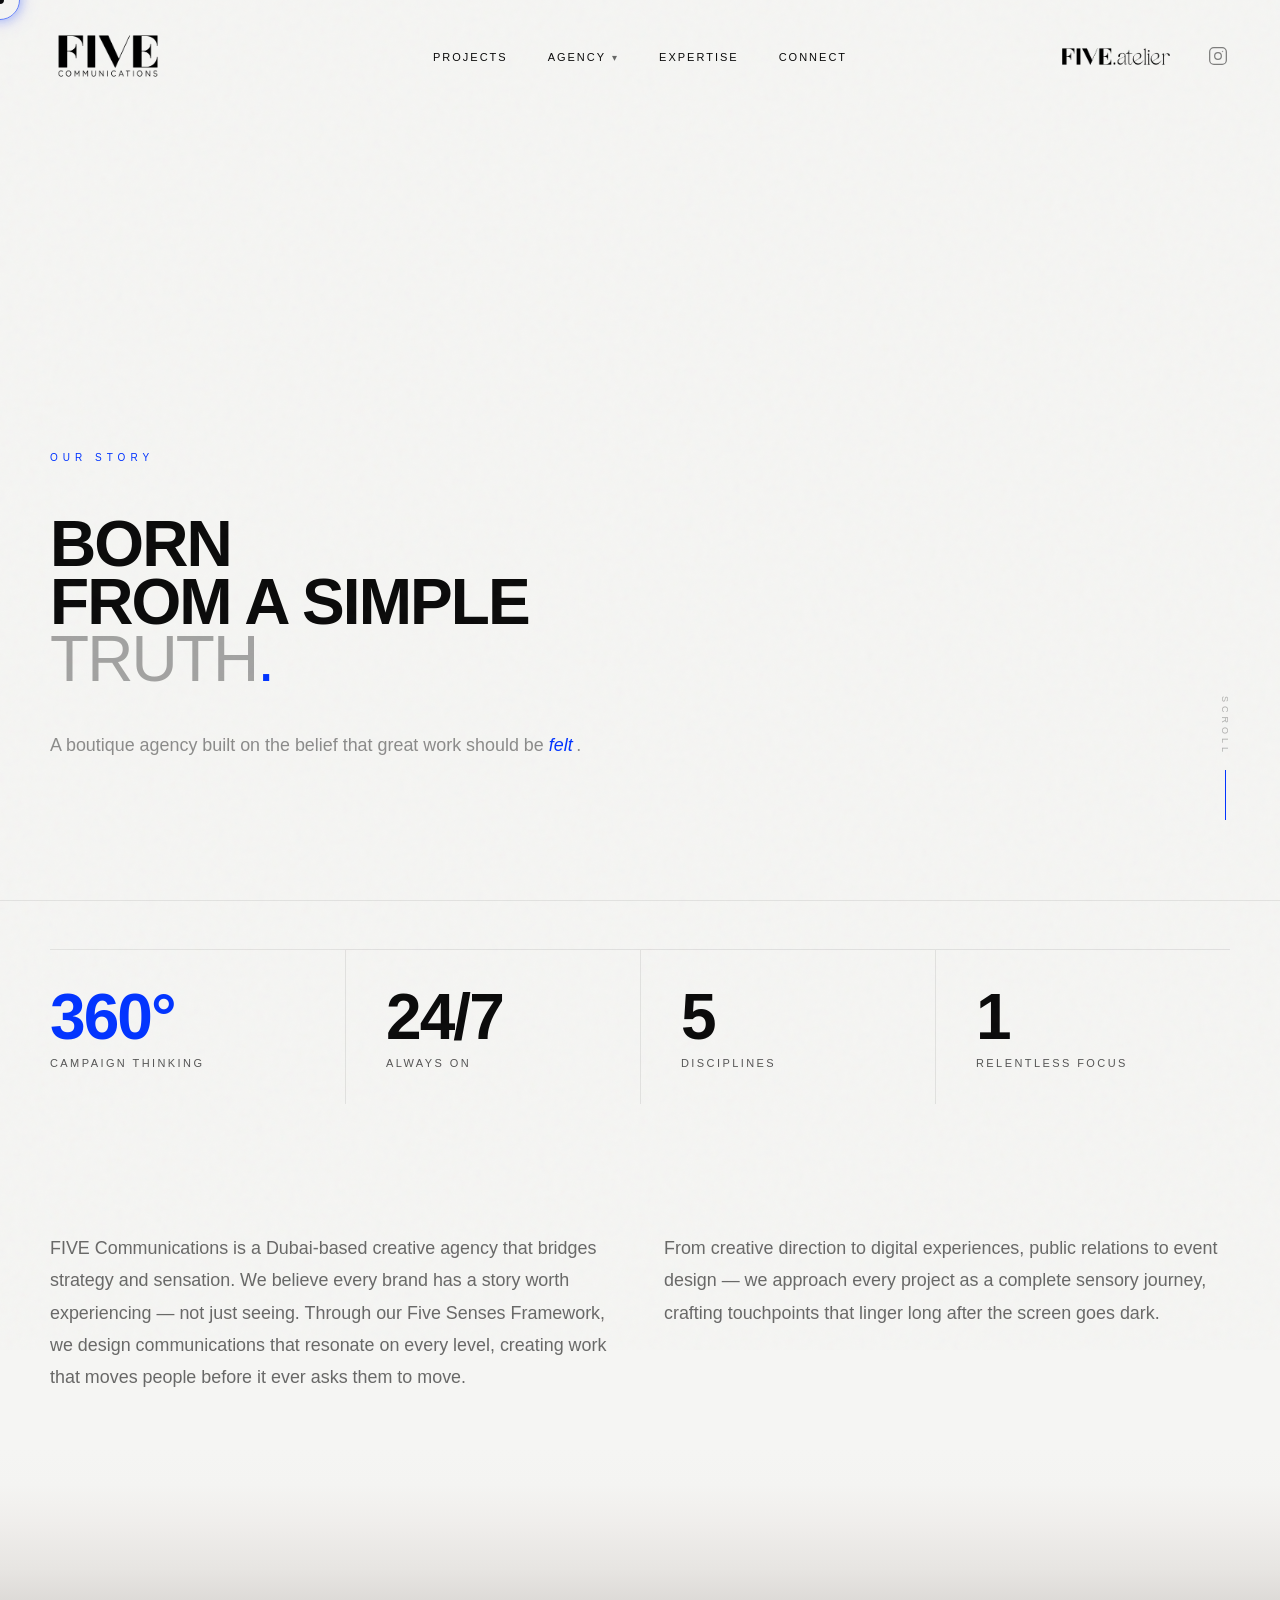
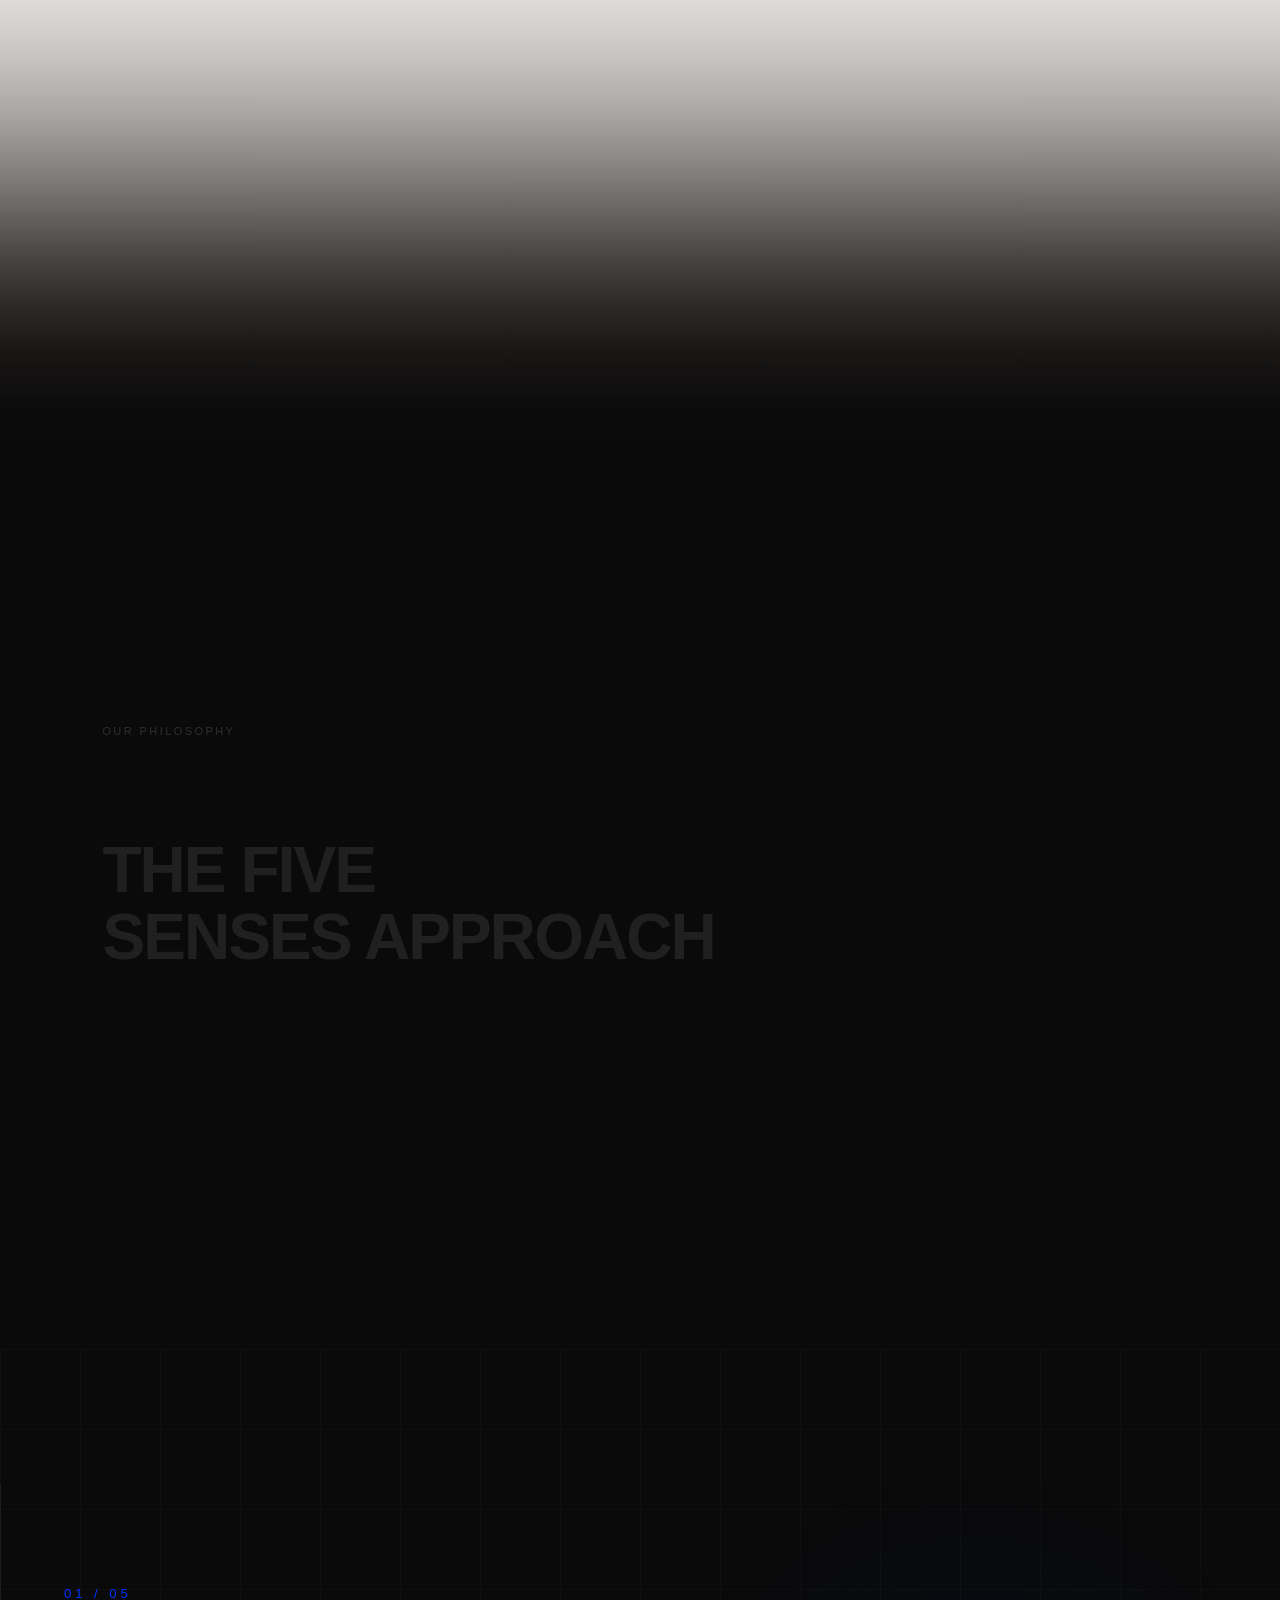
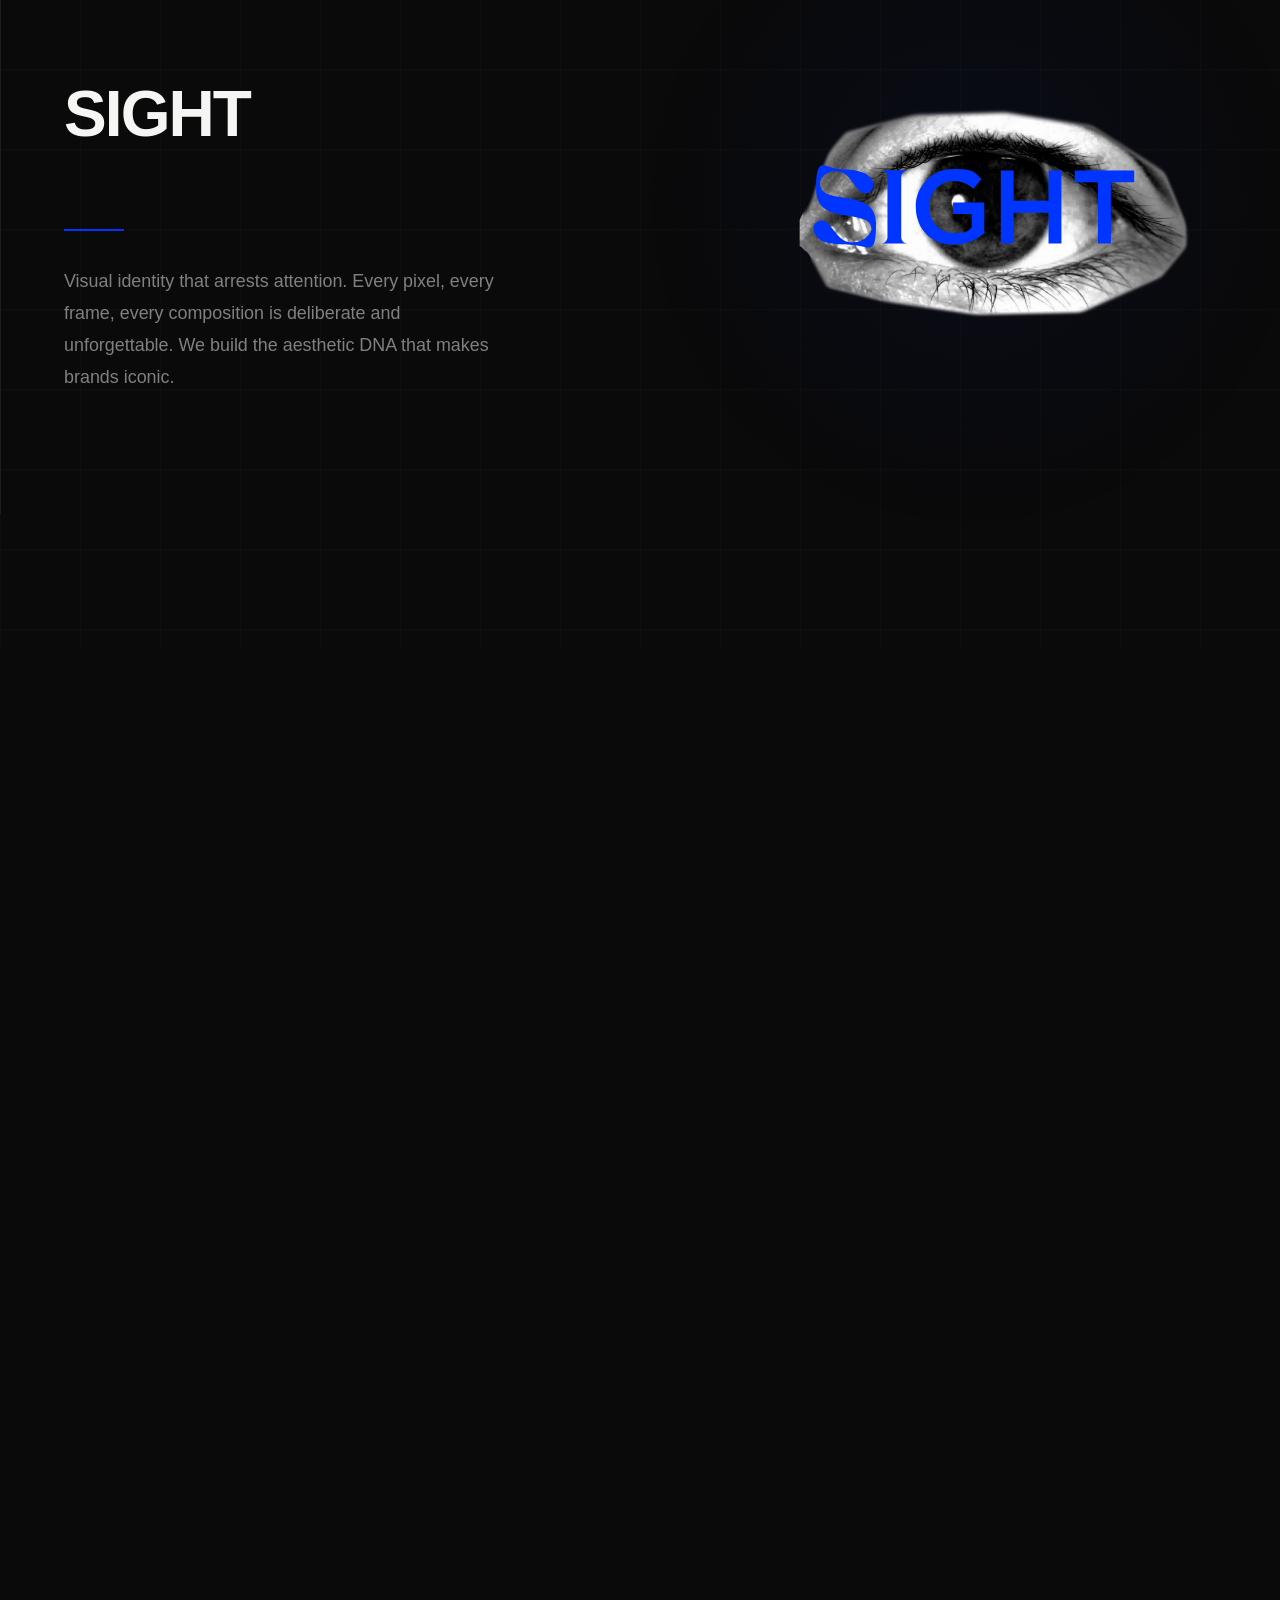
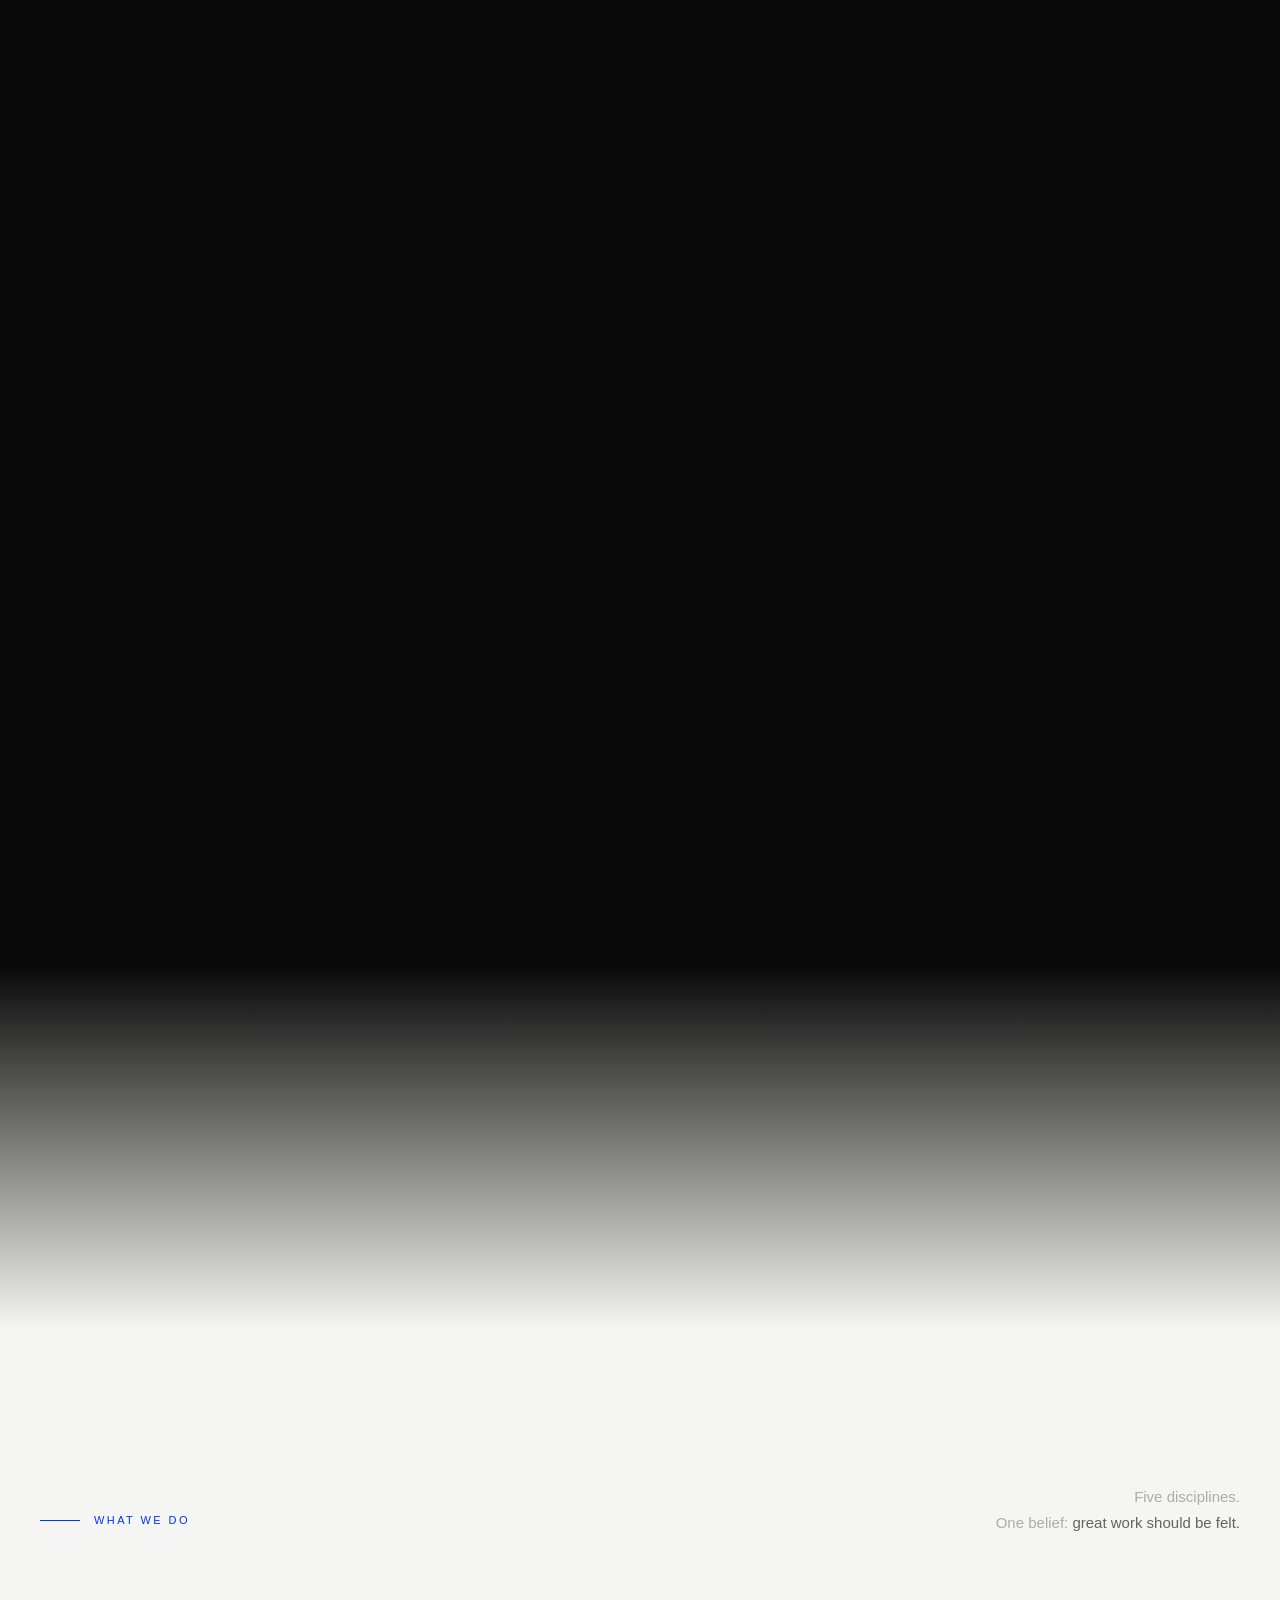
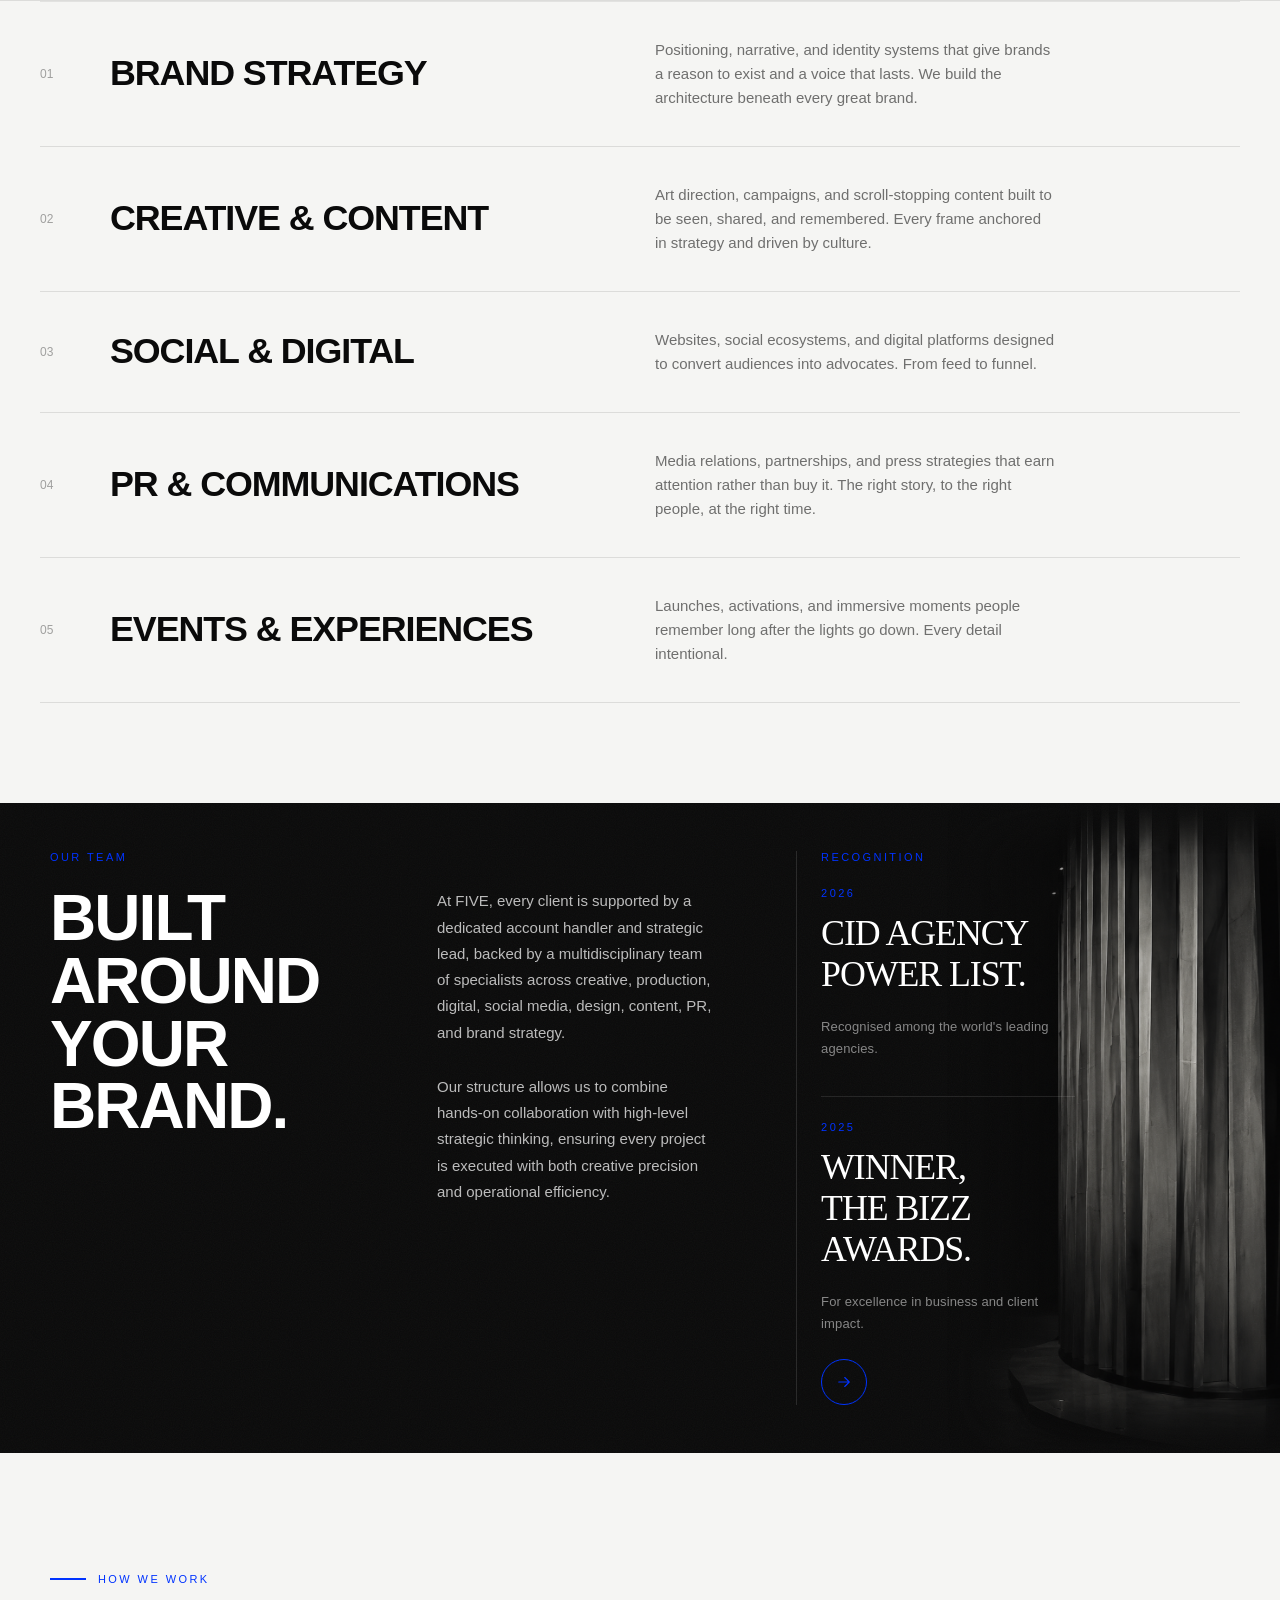
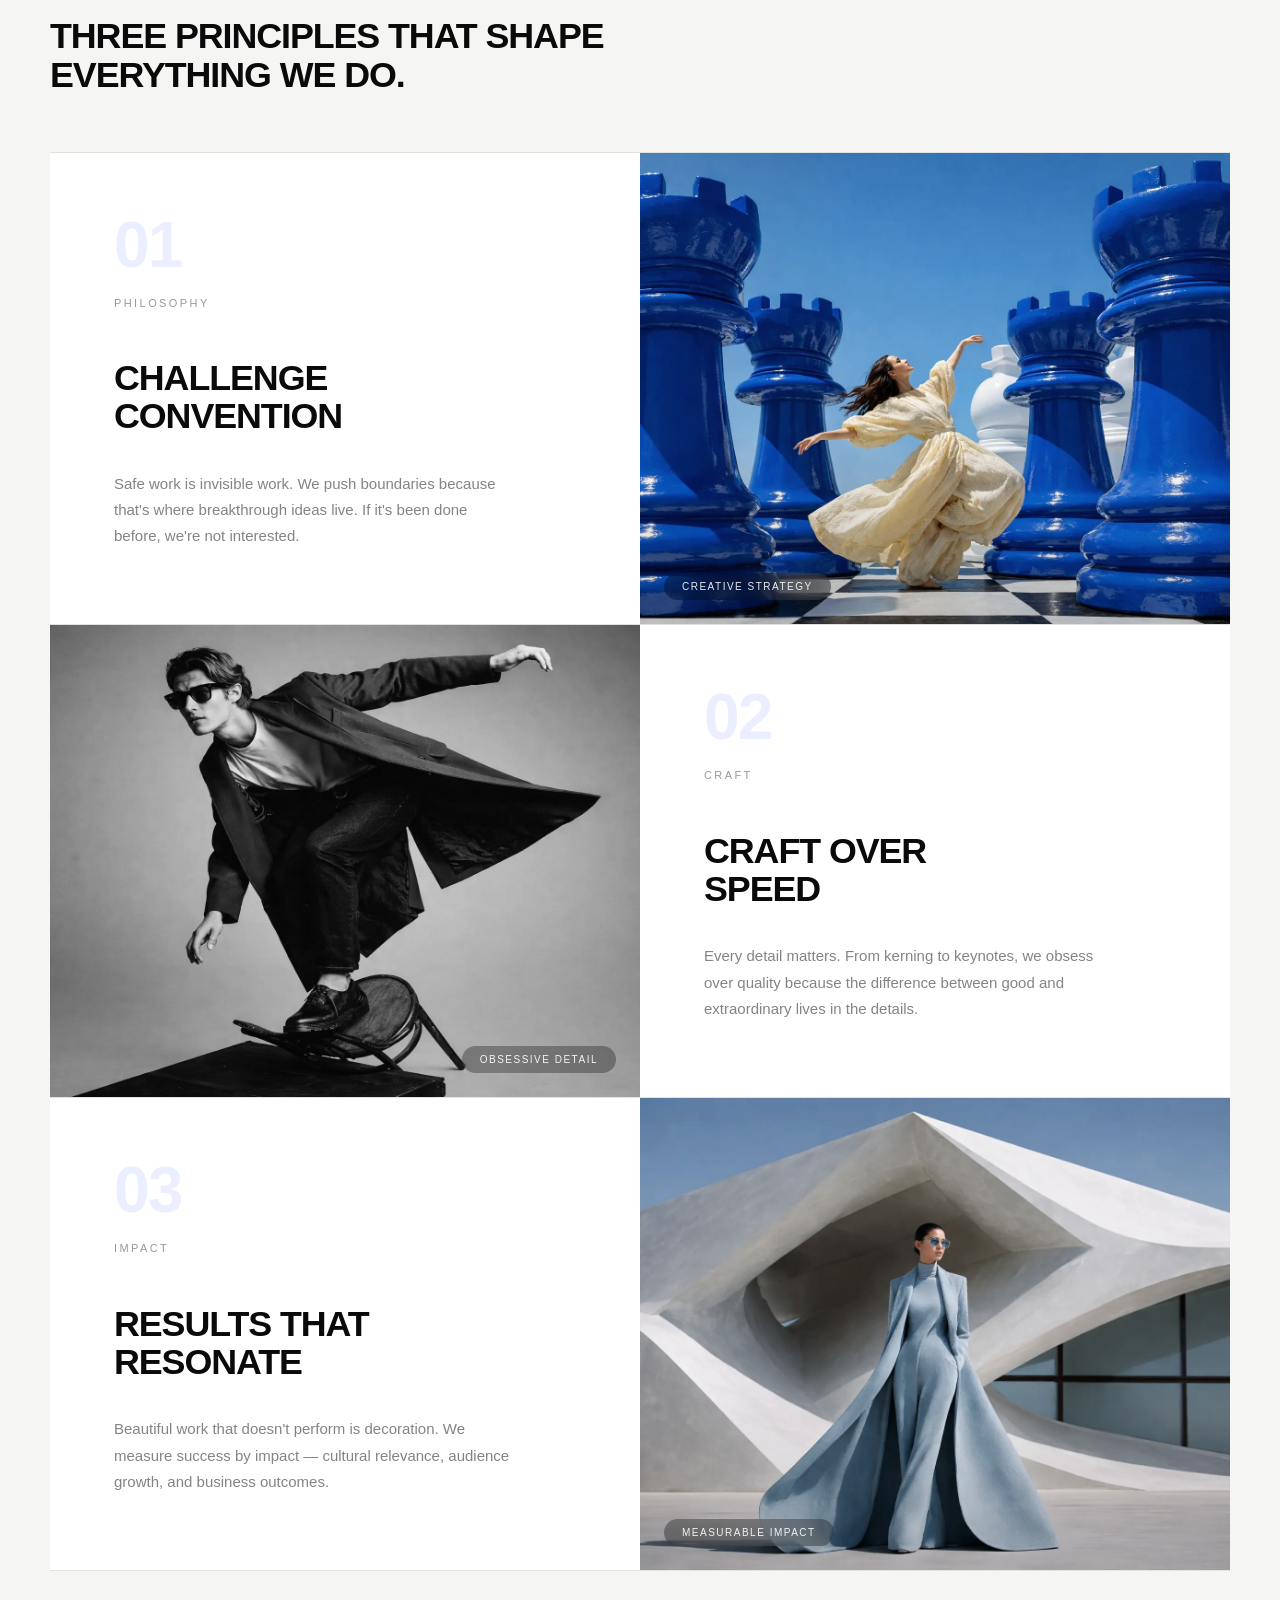
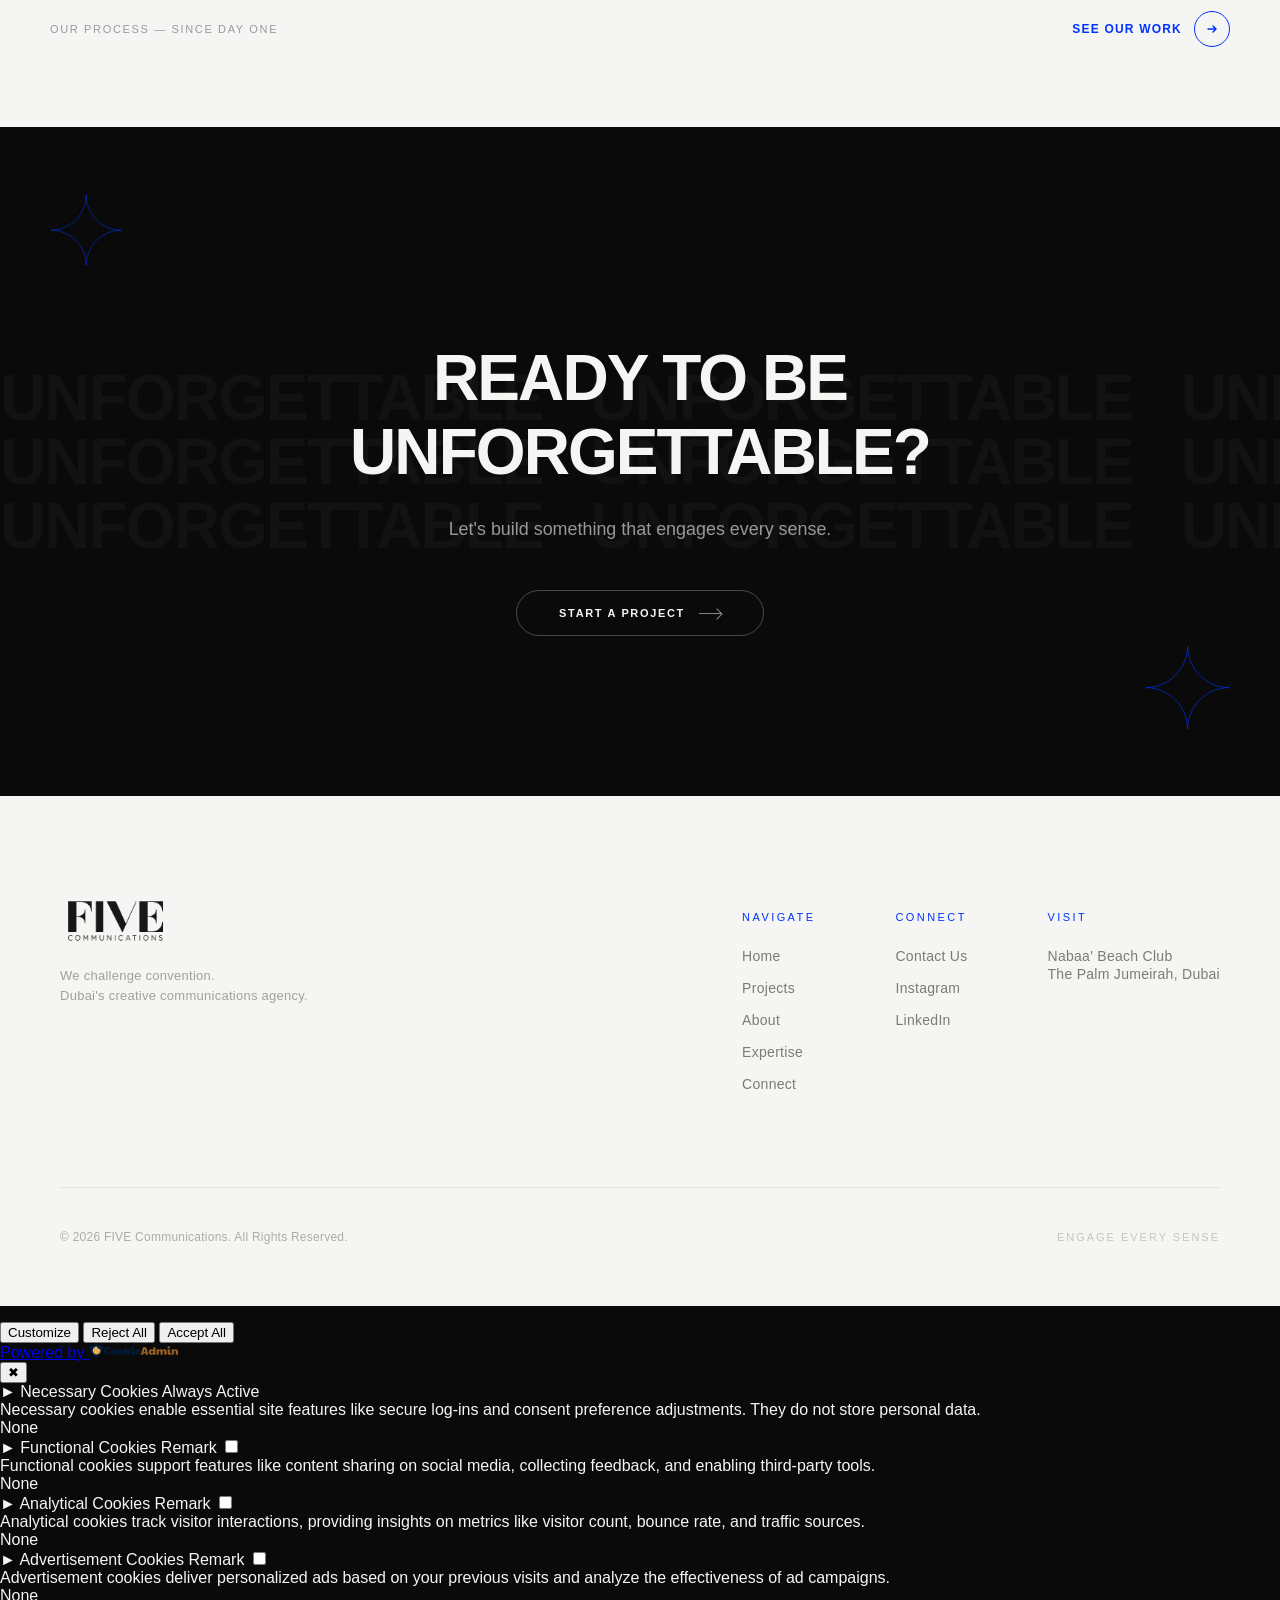
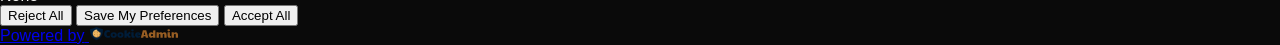
==== about/index.html @ 44900d93 "Archive of commfive.com as built, captured 2026-09-18 Static mirror of all 13 public pages with loca" ====
<!DOCTYPE html><html lang="en-US" prefix="og: https://ogp.me/ns#"><head>
    <meta charset="UTF-8">
    <meta name="viewport" content="width=device-width, initial-scale=1">
    <link rel="profile" href="https://gmpg.org/xfn/11">
    
<!-- Search Engine Optimization by Rank Math - https://rankmath.com/ -->
<title>About FIVE Communications — Dubai Creative Agency</title>
<meta name="description" content="A boutique Dubai creative agency built on the belief that great work should be felt — strategy, creative, and production, built around your brand.">
<meta name="robots" content="index, follow, max-snippet:-1, max-video-preview:-1, max-image-preview:large">
<link rel="canonical" href="https://commfive.com/about/">
<meta property="og:locale" content="en_US">
<meta property="og:type" content="article">
<meta property="og:title" content="About FIVE Communications — Dubai Creative Agency">
<meta property="og:description" content="A boutique Dubai creative agency built on the belief that great work should be felt — strategy, creative, and production, built around your brand.">
<meta property="og:url" content="https://commfive.com/about/">
<meta property="og:site_name" content="FIVE Communications">
<meta property="og:updated_time" content="2026-05-26T18:44:16+00:00">
<meta property="article:published_time" content="2026-03-17T14:32:57+00:00">
<meta property="article:modified_time" content="2026-05-26T18:44:16+00:00">
<meta name="twitter:card" content="summary_large_image">
<meta name="twitter:title" content="About FIVE Communications — Dubai Creative Agency">
<meta name="twitter:description" content="A boutique Dubai creative agency built on the belief that great work should be felt — strategy, creative, and production, built around your brand.">
<meta name="twitter:label1" content="Time to read">
<meta name="twitter:data1" content="Less than a minute">
<script type="application/ld+json" class="rank-math-schema">{"@context":"https://schema.org","@graph":[{"@type":"Organization","@id":"https://commfive.com/#organization","name":"My Blog","url":"https://commfive.com"},{"@type":"WebSite","@id":"https://commfive.com/#website","url":"https://commfive.com","name":"FIVE Communications","alternateName":"FIVE","publisher":{"@id":"https://commfive.com/#organization"},"inLanguage":"en-US"},{"@type":"WebPage","@id":"https://commfive.com/about/#webpage","url":"https://commfive.com/about/","name":"About FIVE Communications \u2014 Dubai Creative Agency","datePublished":"2026-03-17T14:32:57+00:00","dateModified":"2026-05-26T18:44:16+00:00","isPartOf":{"@id":"https://commfive.com/#website"},"inLanguage":"en-US"},{"@type":"Person","@id":"https://commfive.com/author/admin/","name":"admin","url":"https://commfive.com/author/admin/","image":{"@type":"ImageObject","@id":"https://secure.gravatar.com/avatar/a1371534340c43bba4c39fcc12b18343821b518d2e1f61e1f0f45c90059c5304?s=96&amp;d=mm&amp;r=g","url":"https://secure.gravatar.com/avatar/a1371534340c43bba4c39fcc12b18343821b518d2e1f61e1f0f45c90059c5304?s=96&amp;d=mm&amp;r=g","caption":"admin","inLanguage":"en-US"},"sameAs":["https://commfive.com"],"worksFor":{"@id":"https://commfive.com/#organization"}},{"@type":"Article","headline":"About FIVE Communications \u2014 Dubai Creative Agency","keywords":"Dubai creative agency","datePublished":"2026-03-17T14:32:57+00:00","dateModified":"2026-05-26T18:44:16+00:00","author":{"@id":"https://commfive.com/author/admin/","name":"admin"},"publisher":{"@id":"https://commfive.com/#organization"},"description":"A boutique Dubai creative agency built on the belief that great work should be felt \u2014 strategy, creative, and production, built around your brand.","name":"About FIVE Communications \u2014 Dubai Creative Agency","@id":"https://commfive.com/about/#richSnippet","isPartOf":{"@id":"https://commfive.com/about/#webpage"},"inLanguage":"en-US","mainEntityOfPage":{"@id":"https://commfive.com/about/#webpage"}}]}</script>
<!-- /Rank Math WordPress SEO plugin -->

<link rel="dns-prefetch" href="//cdnjs.cloudflare.com">
<link rel="dns-prefetch" href="//cdn.jsdelivr.net">
<link rel="dns-prefetch" href="//unpkg.com">
<link rel="alternate" title="oEmbed (JSON)" type="application/json+oembed" href="https://commfive.com/wp-json/oembed/1.0/embed?url=https%3A%2F%2Fcommfive.com%2Fabout%2F">
<link rel="alternate" title="oEmbed (XML)" type="text/xml+oembed" href="https://commfive.com/wp-json/oembed/1.0/embed?url=https%3A%2F%2Fcommfive.com%2Fabout%2F&amp;format=xml">
<style id="wp-img-auto-sizes-contain-inline-css">
img:is([sizes=auto i],[sizes^="auto," i]){contain-intrinsic-size:3000px 1500px}
/*# sourceURL=wp-img-auto-sizes-contain-inline-css */
</style>
<link rel="stylesheet" id="five-theme-css" href="../wp-content/themes/five/style_ver%3D1788542738.css" media="all">
<style id="wp-emoji-styles-inline-css">

	img.wp-smiley, img.emoji {
		display: inline !important;
		border: none !important;
		box-shadow: none !important;
		height: 1em !important;
		width: 1em !important;
		margin: 0 0.07em !important;
		vertical-align: -0.1em !important;
		background: none !important;
		padding: 0 !important;
	}
/*# sourceURL=wp-emoji-styles-inline-css */
</style>
<style id="wp-block-library-inline-css">
:root{--wp-block-synced-color:#7a00df;--wp-block-synced-color--rgb:122,0,223;--wp-bound-block-color:var(--wp-block-synced-color);--wp-editor-canvas-background:#ddd;--wp-admin-theme-color:#007cba;--wp-admin-theme-color--rgb:0,124,186;--wp-admin-theme-color-darker-10:#006ba1;--wp-admin-theme-color-darker-10--rgb:0,107,160.5;--wp-admin-theme-color-darker-20:#005a87;--wp-admin-theme-color-darker-20--rgb:0,90,135;--wp-admin-border-width-focus:2px}@media (min-resolution:192dpi){:root{--wp-admin-border-width-focus:1.5px}}.wp-element-button{cursor:pointer}:root .has-very-light-gray-background-color{background-color:#eee}:root .has-very-dark-gray-background-color{background-color:#313131}:root .has-very-light-gray-color{color:#eee}:root .has-very-dark-gray-color{color:#313131}:root .has-vivid-green-cyan-to-vivid-cyan-blue-gradient-background{background:linear-gradient(135deg,#00d084,#0693e3)}:root .has-purple-crush-gradient-background{background:linear-gradient(135deg,#34e2e4,#4721fb 50%,#ab1dfe)}:root .has-hazy-dawn-gradient-background{background:linear-gradient(135deg,#faaca8,#dad0ec)}:root .has-subdued-olive-gradient-background{background:linear-gradient(135deg,#fafae1,#67a671)}:root .has-atomic-cream-gradient-background{background:linear-gradient(135deg,#fdd79a,#004a59)}:root .has-nightshade-gradient-background{background:linear-gradient(135deg,#330968,#31cdcf)}:root .has-midnight-gradient-background{background:linear-gradient(135deg,#020381,#2874fc)}:root{--wp--preset--font-size--normal:16px;--wp--preset--font-size--huge:42px}.has-regular-font-size{font-size:1em}.has-larger-font-size{font-size:2.625em}.has-normal-font-size{font-size:var(--wp--preset--font-size--normal)}.has-huge-font-size{font-size:var(--wp--preset--font-size--huge)}:root .has-text-align-center{text-align:center}:root .has-text-align-left{text-align:left}:root .has-text-align-right{text-align:right}.has-fit-text{white-space:nowrap!important}#end-resizable-editor-section{display:none}.aligncenter{clear:both}.items-justified-left{justify-content:flex-start}.items-justified-center{justify-content:center}.items-justified-right{justify-content:flex-end}.items-justified-space-between{justify-content:space-between}.screen-reader-text{word-wrap:normal!important;border:0;clip-path:inset(50%);height:1px;margin:-1px;overflow:hidden;padding:0;position:absolute;width:1px;word-break:normal!important}.screen-reader-text:focus{background-color:#ddd;clip-path:none;color:#444;display:block;font-size:1em;height:auto;left:5px;line-height:normal;padding:15px 23px 14px;text-decoration:none;top:5px;width:auto;z-index:100000}html :where(.has-border-color){border-style:solid}html :where([style^=border-color],[style*=";border-color"],[style*="; border-color"]){border-style:solid}html :where([style^=border-top-color],[style*=";border-top-color"],[style*="; border-top-color"]){border-top-style:solid}html :where([style^=border-right-color],[style*=";border-right-color"],[style*="; border-right-color"]){border-right-style:solid}html :where([style^=border-bottom-color],[style*=";border-bottom-color"],[style*="; border-bottom-color"]){border-bottom-style:solid}html :where([style^=border-left-color],[style*=";border-left-color"],[style*="; border-left-color"]){border-left-style:solid}html :where([style^=border-width],[style*=";border-width"],[style*="; border-width"]){border-style:solid}html :where([style^=border-top-width],[style*=";border-top-width"],[style*="; border-top-width"]){border-top-style:solid}html :where([style^=border-right-width],[style*=";border-right-width"],[style*="; border-right-width"]){border-right-style:solid}html :where([style^=border-bottom-width],[style*=";border-bottom-width"],[style*="; border-bottom-width"]){border-bottom-style:solid}html :where([style^=border-left-width],[style*=";border-left-width"],[style*="; border-left-width"]){border-left-style:solid}html :where(img[class*=wp-image-]){height:auto;max-width:100%}:where(figure){margin:0 0 1em}html :where(.is-position-sticky){--wp-admin--admin-bar--position-offset:var(--wp-admin--admin-bar--height,0px)}@media screen and (max-width:600px){html :where(.is-position-sticky){--wp-admin--admin-bar--position-offset:0px}}

/*# sourceURL=/wp-includes/css/dist/block-library/common.min.css */
</style>
<style id="classic-theme-styles-inline-css">
/*! This file is auto-generated */
.wp-block-button__link{color:#fff;background-color:#32373c;border-radius:9999px;box-shadow:none;text-decoration:none;padding:calc(.667em + 2px) calc(1.333em + 2px);font-size:1.125em}.wp-block-file__button{background:#32373c;color:#fff;text-decoration:none}
/*# sourceURL=/wp-includes/css/classic-themes.min.css */
</style>

<style id="global-styles-inline-css">
:root{--wp--preset--aspect-ratio--square: 1;--wp--preset--aspect-ratio--4-3: 4/3;--wp--preset--aspect-ratio--3-4: 3/4;--wp--preset--aspect-ratio--3-2: 3/2;--wp--preset--aspect-ratio--2-3: 2/3;--wp--preset--aspect-ratio--16-9: 16/9;--wp--preset--aspect-ratio--9-16: 9/16;--wp--preset--color--black: #000000;--wp--preset--color--cyan-bluish-gray: #abb8c3;--wp--preset--color--white: #ffffff;--wp--preset--color--pale-pink: #f78da7;--wp--preset--color--vivid-red: #cf2e2e;--wp--preset--color--luminous-vivid-orange: #ff6900;--wp--preset--color--luminous-vivid-amber: #fcb900;--wp--preset--color--light-green-cyan: #7bdcb5;--wp--preset--color--vivid-green-cyan: #00d084;--wp--preset--color--pale-cyan-blue: #8ed1fc;--wp--preset--color--vivid-cyan-blue: #0693e3;--wp--preset--color--vivid-purple: #9b51e0;--wp--preset--gradient--vivid-cyan-blue-to-vivid-purple: linear-gradient(135deg,rgb(6,147,227) 0%,rgb(155,81,224) 100%);--wp--preset--gradient--light-green-cyan-to-vivid-green-cyan: linear-gradient(135deg,rgb(122,220,180) 0%,rgb(0,208,130) 100%);--wp--preset--gradient--luminous-vivid-amber-to-luminous-vivid-orange: linear-gradient(135deg,rgb(252,185,0) 0%,rgb(255,105,0) 100%);--wp--preset--gradient--luminous-vivid-orange-to-vivid-red: linear-gradient(135deg,rgb(255,105,0) 0%,rgb(207,46,46) 100%);--wp--preset--gradient--very-light-gray-to-cyan-bluish-gray: linear-gradient(135deg,rgb(238,238,238) 0%,rgb(169,184,195) 100%);--wp--preset--gradient--cool-to-warm-spectrum: linear-gradient(135deg,rgb(74,234,220) 0%,rgb(151,120,209) 20%,rgb(207,42,186) 40%,rgb(238,44,130) 60%,rgb(251,105,98) 80%,rgb(254,248,76) 100%);--wp--preset--gradient--blush-light-purple: linear-gradient(135deg,rgb(255,206,236) 0%,rgb(152,150,240) 100%);--wp--preset--gradient--blush-bordeaux: linear-gradient(135deg,rgb(254,205,165) 0%,rgb(254,45,45) 50%,rgb(107,0,62) 100%);--wp--preset--gradient--luminous-dusk: linear-gradient(135deg,rgb(255,203,112) 0%,rgb(199,81,192) 50%,rgb(65,88,208) 100%);--wp--preset--gradient--pale-ocean: linear-gradient(135deg,rgb(255,245,203) 0%,rgb(182,227,212) 50%,rgb(51,167,181) 100%);--wp--preset--gradient--electric-grass: linear-gradient(135deg,rgb(202,248,128) 0%,rgb(113,206,126) 100%);--wp--preset--gradient--midnight: linear-gradient(135deg,rgb(2,3,129) 0%,rgb(40,116,252) 100%);--wp--preset--font-size--small: 13px;--wp--preset--font-size--medium: 20px;--wp--preset--font-size--large: 36px;--wp--preset--font-size--x-large: 42px;--wp--preset--spacing--20: 0.44rem;--wp--preset--spacing--30: 0.67rem;--wp--preset--spacing--40: 1rem;--wp--preset--spacing--50: 1.5rem;--wp--preset--spacing--60: 2.25rem;--wp--preset--spacing--70: 3.38rem;--wp--preset--spacing--80: 5.06rem;--wp--preset--shadow--natural: 6px 6px 9px rgba(0, 0, 0, 0.2);--wp--preset--shadow--deep: 12px 12px 50px rgba(0, 0, 0, 0.4);--wp--preset--shadow--sharp: 6px 6px 0px rgba(0, 0, 0, 0.2);--wp--preset--shadow--outlined: 6px 6px 0px -3px rgb(255, 255, 255), 6px 6px rgb(0, 0, 0);--wp--preset--shadow--crisp: 6px 6px 0px rgb(0, 0, 0);}.wp-block-button{--wp--preset--dimension--25: 25%;--wp--preset--dimension--50: 50%;--wp--preset--dimension--75: 75%;--wp--preset--dimension--100: 100%;}:where(body) { margin: 0; }:where(.is-layout-flex){gap: 0.5em;}:where(.is-layout-grid){gap: 0.5em;}body .is-layout-flex{display: flex;}.is-layout-flex{flex-wrap: wrap;align-items: center;}.is-layout-flex > :is(*, div){margin: 0;}body .is-layout-grid{display: grid;}.is-layout-grid > :is(*, div){margin: 0;}body{padding-top: 0px;padding-right: 0px;padding-bottom: 0px;padding-left: 0px;}:root :where(.wp-element-button, .wp-block-button__link){background-color: #32373c;border-width: 0;color: #fff;font-family: inherit;font-size: inherit;font-style: inherit;font-weight: inherit;letter-spacing: inherit;line-height: inherit;padding-top: calc(0.667em + 2px);padding-right: calc(1.333em + 2px);padding-bottom: calc(0.667em + 2px);padding-left: calc(1.333em + 2px);text-decoration: none;text-transform: inherit;}.has-black-color{color: var(--wp--preset--color--black) !important;}.has-cyan-bluish-gray-color{color: var(--wp--preset--color--cyan-bluish-gray) !important;}.has-white-color{color: var(--wp--preset--color--white) !important;}.has-pale-pink-color{color: var(--wp--preset--color--pale-pink) !important;}.has-vivid-red-color{color: var(--wp--preset--color--vivid-red) !important;}.has-luminous-vivid-orange-color{color: var(--wp--preset--color--luminous-vivid-orange) !important;}.has-luminous-vivid-amber-color{color: var(--wp--preset--color--luminous-vivid-amber) !important;}.has-light-green-cyan-color{color: var(--wp--preset--color--light-green-cyan) !important;}.has-vivid-green-cyan-color{color: var(--wp--preset--color--vivid-green-cyan) !important;}.has-pale-cyan-blue-color{color: var(--wp--preset--color--pale-cyan-blue) !important;}.has-vivid-cyan-blue-color{color: var(--wp--preset--color--vivid-cyan-blue) !important;}.has-vivid-purple-color{color: var(--wp--preset--color--vivid-purple) !important;}.has-black-background-color{background-color: var(--wp--preset--color--black) !important;}.has-cyan-bluish-gray-background-color{background-color: var(--wp--preset--color--cyan-bluish-gray) !important;}.has-white-background-color{background-color: var(--wp--preset--color--white) !important;}.has-pale-pink-background-color{background-color: var(--wp--preset--color--pale-pink) !important;}.has-vivid-red-background-color{background-color: var(--wp--preset--color--vivid-red) !important;}.has-luminous-vivid-orange-background-color{background-color: var(--wp--preset--color--luminous-vivid-orange) !important;}.has-luminous-vivid-amber-background-color{background-color: var(--wp--preset--color--luminous-vivid-amber) !important;}.has-light-green-cyan-background-color{background-color: var(--wp--preset--color--light-green-cyan) !important;}.has-vivid-green-cyan-background-color{background-color: var(--wp--preset--color--vivid-green-cyan) !important;}.has-pale-cyan-blue-background-color{background-color: var(--wp--preset--color--pale-cyan-blue) !important;}.has-vivid-cyan-blue-background-color{background-color: var(--wp--preset--color--vivid-cyan-blue) !important;}.has-vivid-purple-background-color{background-color: var(--wp--preset--color--vivid-purple) !important;}.has-black-border-color{border-color: var(--wp--preset--color--black) !important;}.has-cyan-bluish-gray-border-color{border-color: var(--wp--preset--color--cyan-bluish-gray) !important;}.has-white-border-color{border-color: var(--wp--preset--color--white) !important;}.has-pale-pink-border-color{border-color: var(--wp--preset--color--pale-pink) !important;}.has-vivid-red-border-color{border-color: var(--wp--preset--color--vivid-red) !important;}.has-luminous-vivid-orange-border-color{border-color: var(--wp--preset--color--luminous-vivid-orange) !important;}.has-luminous-vivid-amber-border-color{border-color: var(--wp--preset--color--luminous-vivid-amber) !important;}.has-light-green-cyan-border-color{border-color: var(--wp--preset--color--light-green-cyan) !important;}.has-vivid-green-cyan-border-color{border-color: var(--wp--preset--color--vivid-green-cyan) !important;}.has-pale-cyan-blue-border-color{border-color: var(--wp--preset--color--pale-cyan-blue) !important;}.has-vivid-cyan-blue-border-color{border-color: var(--wp--preset--color--vivid-cyan-blue) !important;}.has-vivid-purple-border-color{border-color: var(--wp--preset--color--vivid-purple) !important;}.has-vivid-cyan-blue-to-vivid-purple-gradient-background{background: var(--wp--preset--gradient--vivid-cyan-blue-to-vivid-purple) !important;}.has-light-green-cyan-to-vivid-green-cyan-gradient-background{background: var(--wp--preset--gradient--light-green-cyan-to-vivid-green-cyan) !important;}.has-luminous-vivid-amber-to-luminous-vivid-orange-gradient-background{background: var(--wp--preset--gradient--luminous-vivid-amber-to-luminous-vivid-orange) !important;}.has-luminous-vivid-orange-to-vivid-red-gradient-background{background: var(--wp--preset--gradient--luminous-vivid-orange-to-vivid-red) !important;}.has-very-light-gray-to-cyan-bluish-gray-gradient-background{background: var(--wp--preset--gradient--very-light-gray-to-cyan-bluish-gray) !important;}.has-cool-to-warm-spectrum-gradient-background{background: var(--wp--preset--gradient--cool-to-warm-spectrum) !important;}.has-blush-light-purple-gradient-background{background: var(--wp--preset--gradient--blush-light-purple) !important;}.has-blush-bordeaux-gradient-background{background: var(--wp--preset--gradient--blush-bordeaux) !important;}.has-luminous-dusk-gradient-background{background: var(--wp--preset--gradient--luminous-dusk) !important;}.has-pale-ocean-gradient-background{background: var(--wp--preset--gradient--pale-ocean) !important;}.has-electric-grass-gradient-background{background: var(--wp--preset--gradient--electric-grass) !important;}.has-midnight-gradient-background{background: var(--wp--preset--gradient--midnight) !important;}.has-small-font-size{font-size: var(--wp--preset--font-size--small) !important;}.has-medium-font-size{font-size: var(--wp--preset--font-size--medium) !important;}.has-large-font-size{font-size: var(--wp--preset--font-size--large) !important;}.has-x-large-font-size{font-size: var(--wp--preset--font-size--x-large) !important;}
/*# sourceURL=global-styles-inline-css */
</style>

<link rel="stylesheet" id="cookieadmin-style-css" href="../wp-content/plugins/cookieadmin/assets/css/consent_ver%3D1.2.2.css" media="all">
<script id="cookieadmin_js-js-extra">
var cookieadmin_policy = {"cookieadmin_layout":"box","cookieadmin_modal":"center","cookieadmin_position":"bottom_left","cookieadmin_days":"365","cookieadmin_notice_title":"We respect your privacy","cookieadmin_notice":"Cookies help us improve your experience, deliver personalized content, and analyze traffic. You can choose which cookies to allow by clicking \u003Cb\u003ECustomize\u003C/b\u003E. Click \u003Cb\u003EAccept All\u003C/b\u003E to consent or \u003Cb\u003EReject All\u003C/b\u003E to decline non-essential cookies.","cookieadmin_preference_title":"Personalize Your Cookie Preferences","cookieadmin_preference":"We use cookies to ensure smooth navigation and enable essential site functions. You can view detailed information about each cookie category below. \u003Cbr /\u003ECookies marked as \u003Cb\u003ENecessary\u003C/b\u003E are stored in your browser because they are essential for basic site functionality. \u003Cb\u003EThese cookies do not require your consent under GDPR.\u003C/b\u003E \u003Cbr /\u003EWe also use third-party cookies to analyze site usage, remember your preferences, and deliver relevant content and ads. These will only be activated with your consent. You can choose to enable or disable these cookies, but please note that turning off some types may affect your browsing experience.","reConsent_title":"Modify Cookie Preferences","cookieadmin_notice_title_color":"#000000","cookieadmin_notice_color":"#000000","cookieadmin_consent_inside_bg_color":"#ffffff","cookieadmin_consent_inside_border_color":"#abb8c3","cookieadmin_preference_title_color":"#000000","cookieadmin_details_wrapper_color":"#000000","cookieadmin_cookie_modal_bg_color":"#ffffff","cookieadmin_cookie_modal_border_color":"#000000","cookieadmin_customize_btn":"Customize","cookieadmin_customize_btn_color":"#000000","cookieadmin_customize_btn_bg_color":"#ffffff","cookieadmin_reject_btn":"Reject All","cookieadmin_reject_btn_color":"#000000","cookieadmin_reject_btn_bg_color":"#ffffff","cookieadmin_accept_btn":"Accept All","cookieadmin_accept_btn_color":"#ffffff","cookieadmin_accept_btn_bg_color":"#1863dc","cookieadmin_save_btn":"Save Preferences","cookieadmin_save_btn_color":"#ffffff","cookieadmin_save_btn_bg_color":"#1863dc","cookieadmin_slider_off_bg_color":"#808080","cookieadmin_slider_on_bg_color":"#3582C4","cookieadmin_links_color":"#1863dc","ajax_url":"https://commfive.com/wp-admin/admin-ajax.php","nonce":"d5745ebc13","http_cookies":[],"home_url":"https://commfive.com","plugin_url":"https://commfive.com/wp-content/plugins/cookieadmin","is_pro":"0","ssl":"1","base_path":"/","lang":{"show_less":"Show less","duration":"Duration","session":"Session","days":"Days"},"categorized_cookies":[]};
//# sourceURL=cookieadmin_js-js-extra
</script>
<script id="cookieadmin_js-js" src="../wp-content/plugins/cookieadmin/assets/js/consent_ver%3D1.2.2.js"></script>
<script id="gsap-js" src="../cdnjs.cloudflare.com/ajax/libs/gsap/3.12.5/gsap.min_ver%3D3.12.5.js"></script>
<script id="gsap-scrolltrigger-js" src="../cdnjs.cloudflare.com/ajax/libs/gsap/3.12.5/ScrollTrigger.min_ver%3D3.12.5.js"></script>
<script id="gsap-splittext-js" src="../cdn.jsdelivr.net/npm/gsap%403.13.0/dist/SplitText.min_ver%3D3.13.0.js"></script>
<script id="gsap-scrambletext-js" src="../cdn.jsdelivr.net/npm/gsap%403.13.0/dist/ScrambleTextPlugin.min_ver%3D3.13.0.js"></script>
<script id="lenis-js" src="../unpkg.com/lenis%401.1.13/dist/lenis.min_ver%3D1.1.13.js"></script>
<link rel="https://api.w.org/" href="https://commfive.com/wp-json/"><link rel="alternate" title="JSON" type="application/json" href="https://commfive.com/wp-json/wp/v2/pages/21"><link rel="shortlink" href="https://commfive.com/?p=21">
<link rel="icon" href="../wp-content/uploads/2026/05/cropped-Five-Communications-Logo-32x32.jpg" sizes="32x32">
<link rel="icon" href="../wp-content/uploads/2026/05/cropped-Five-Communications-Logo-192x192.jpg" sizes="192x192">
<link rel="apple-touch-icon" href="../wp-content/uploads/2026/05/cropped-Five-Communications-Logo-180x180.jpg">
<meta name="msapplication-TileImage" content="https://commfive.com/wp-content/uploads/2026/05/cropped-Five-Communications-Logo-270x270.jpg">
</head>

<body class="wp-singular page-template page-template-template-about page-template-template-about-php page page-id-21 wp-theme-five">

<!-- Custom Cursor -->
<div class="cursor-dot" id="cursorDot"></div>
<div class="cursor-ring" id="cursorRing"></div>

<!-- Noise Overlay -->
<div class="noise"></div>

<!-- ========== FIXED NAVIGATION ========== -->
<header class="hero-nav nav-dark" id="heroNav">
    <div class="hero-nav-inner">
        <a href="../index.html" class="hero-nav-logo-link">
            <div class="hero-nav-logo-wrapper">
                <img src="../wp-content/themes/five/images/fivelogowhite.png" alt="FIVE Communications" class="hero-nav-logo-img">
            </div>
        </a>

        <button class="nav-burger" id="navBurger" aria-label="Open menu">
            <span class="burger-line"></span>
            <span class="burger-line"></span>
        </button>

        <ul class="hero-nav-menu">
            <li class="nav-item">
                <a href="../projects/index.html" class="hero-nav-link">PROJECTS</a>
            </li>
            <li class="nav-item has-dropdown">
                <a href="index.html" class="hero-nav-link">AGENCY</a>
                <ul class="dropdown-menu">
                    <li><a href="index.html" class="dropdown-link">About</a></li>
                    <li><a href="../journal/index.html" class="dropdown-link">Journal</a></li>
                </ul>
            </li>
            <li class="nav-item">
                <a href="../expertise/index.html" class="hero-nav-link">EXPERTISE</a>
            </li>
            <li class="nav-item">
                <a href="../connect/index.html" class="hero-nav-link">CONNECT</a>
            </li>
        </ul>

        <div class="hero-nav-right">
            <a href="../atelier/index.html" class="hero-nav-atelier-link" aria-label="FIVE Atelier — coming soon">
                <img src="../wp-content/themes/five/images/five-atelier-white.png" alt="FIVE Atelier" class="hero-nav-atelier-img">
            </a>
            <a href="https://www.instagram.com/five.communications/" target="_blank" rel="noopener" class="hero-nav-social-link" aria-label="FIVE on Instagram">
                <svg width="20" height="20" viewBox="0 0 24 24" fill="none" xmlns="http://www.w3.org/2000/svg" aria-hidden="true">
                    <rect x="2" y="2" width="20" height="20" rx="5" ry="5" stroke="currentColor" stroke-width="1.5" stroke-linecap="round" stroke-linejoin="round"></rect>
                    <circle cx="12" cy="12" r="4" stroke="currentColor" stroke-width="1.5"></circle>
                    <circle cx="17.5" cy="6.5" r="0.5" fill="currentColor" stroke="currentColor" stroke-width="0.5"></circle>
                </svg>
            </a>
        </div>
    </div>
</header>

<!-- Fullscreen Mobile Nav Overlay -->
<div class="mobile-nav-overlay" id="mobileNavOverlay">
    <nav class="mobile-nav-inner">
        <div class="mobile-nav-group">
            <a href="../index.html" class="mobile-nav-link">Home</a>
        </div>
        <div class="mobile-nav-group">
            <a href="../projects/index.html" class="mobile-nav-link">Projects</a>
        </div>
        <div class="mobile-nav-group">
            <a href="index.html" class="mobile-nav-link is-active">Agency</a>
            <div class="mobile-nav-sub">
                <a href="index.html">About</a>
                <a href="../journal/index.html">Journal</a>
            </div>
        </div>
        <div class="mobile-nav-group">
            <a href="../expertise/index.html" class="mobile-nav-link">Expertise</a>
        </div>
        <div class="mobile-nav-group">
            <a href="../connect/index.html" class="mobile-nav-link">Connect</a>
        </div>
        <div class="mobile-nav-group">
            <a href="../atelier/index.html" class="mobile-nav-atelier-link" aria-label="FIVE Atelier — coming soon">
                <img src="../wp-content/themes/five/images/five-atelier-white.png" alt="FIVE Atelier" class="mobile-nav-atelier-img">
            </a>
        </div>
    </nav>
    <div class="mobile-nav-footer">
        <a href="https://www.instagram.com/five.communications/" target="_blank" rel="noopener" class="mobile-nav-social">Instagram</a>
        <a href="https://www.linkedin.com/company/five-communications/" target="_blank" rel="noopener" class="mobile-nav-social">LinkedIn</a>
    </div>
</div>

<div id="page" class="site">
<main id="main" class="site-main">

<!-- ══════════════════════════════════════════
     HERO — Origin Story (matches Expertise hero style)
     ══════════════════════════════════════════ -->
<section class="hero about-hero" id="heroSection">

  <div class="hero-content">
    <div class="hero-eyebrow"><span>Our Story</span></div>
    <h1>
      <span class="line"><span>Born</span></span>
      <span class="line"><span>From A Simple</span></span>
      <span class="line"><span class="thin">Truth<span class="accent">.</span></span></span>
    </h1>
    <p class="hero-sub"><span>A boutique agency built on the belief that great work should be <em class="hero-felt">felt<span class="hero-cursor"></span></em>.</span></p>
  </div>

  <div class="hero-scroll">
    <span class="hero-scroll-text">Scroll</span>
    <div class="hero-scroll-line"><div class="hero-scroll-fill"></div></div>
  </div>

</section>

<!-- Stats strip — cream bg continues from hero, 4 columns -->
<div class="about-stats-strip">
  <div class="stat reveal">
    <div class="stat-number">360°</div>
    <div class="stat-label">Campaign Thinking</div>
  </div>
  <div class="stat reveal">
    <div class="stat-number">24/7</div>
    <div class="stat-label">Always On</div>
  </div>
  <div class="stat reveal">
    <div class="stat-number">5</div>
    <div class="stat-label">Disciplines</div>
  </div>
  <div class="stat reveal">
    <div class="stat-number">1</div>
    <div class="stat-label">Relentless Focus</div>
  </div>
</div>

<!-- Cream exit zone — body copy + gradient, black floor reveals darkness -->
<div class="cream-exit-wrapper">
  <div class="about-body-intro">
    <p class="reveal">FIVE Communications is a Dubai-based creative agency that bridges strategy and sensation. We believe every brand has a story worth experiencing — not just seeing. Through our Five Senses Framework, we design communications that resonate on every level, creating work that moves people before it ever asks them to move.</p>
    <p class="reveal">From creative direction to digital experiences, public relations to event design — we approach every project as a complete sensory journey, crafting touchpoints that linger long after the screen goes dark.</p>
  </div>
  <div class="transition-white-to-black"></div>
</div>

<!-- ══════════════════════════════════════════
     FIVE SENSES INTRO (dark)
     ══════════════════════════════════════════ -->
<div class="senses-intro" id="sensesIntro">
  <div class="si-label">Our Philosophy</div>
  <h2>The <span>FIVE</span><br>Senses Approach</h2>
  <p>Every sense is a gateway to memory. We design campaigns that don't just reach audiences — they resonate through every channel of human perception.</p>
</div>

<!-- ══════════════════════════════════════════
     FIVE SENSES HORIZONTAL SCROLL (dark, pinned)
     ══════════════════════════════════════════ -->
<div class="senses-horizontal-wrapper" id="sensesWrapper">
  <div class="senses-grid-bg"></div>
  <div class="senses-track" id="sensesTrack">

    <!-- Vertical scroll thread (mobile only) -->
    <div class="senses-thread" id="sensesThread">
      <div class="senses-thread-line"></div>
      <div class="senses-thread-progress" id="sensesThreadProgress"></div>
    </div>

    <div class="sense-panel" data-index="0" data-sense-num="01">
      <span class="sense-thread-dot"></span>
      <div class="sense-panel-inner">
        <div class="sense-visual">
          <img src="../wp-content/themes/five/images/icon-sight.svg" alt="Sight">
        </div>
        <div class="sense-text">
          <div class="sense-number">01 / 05</div>
          <h3 class="sense-title">Sight</h3>
          <div class="sense-divider"></div>
          <p class="sense-desc">Visual identity that arrests attention. Every pixel, every frame, every composition is deliberate and unforgettable. We build the aesthetic DNA that makes brands iconic.</p>
        </div>
      </div>
    </div>

    <div class="sense-panel" data-index="1" data-sense-num="02">
      <span class="sense-thread-dot"></span>
      <div class="sense-panel-inner">
        <div class="sense-visual">
          <img src="../wp-content/themes/five/images/icon-hearing.svg" alt="Sound">
        </div>
        <div class="sense-text">
          <div class="sense-number">02 / 05</div>
          <h3 class="sense-title">Sound</h3>
          <div class="sense-divider"></div>
          <p class="sense-desc">Sonic branding and audio narratives that echo long after the campaign ends. We shape what your brand sounds like — from sonic logos to immersive soundscapes.</p>
        </div>
      </div>
    </div>

    <div class="sense-panel" data-index="2" data-sense-num="03">
      <span class="sense-thread-dot"></span>
      <div class="sense-panel-inner">
        <div class="sense-visual">
          <img src="../wp-content/themes/five/images/icon-touch.svg" alt="Touch">
        </div>
        <div class="sense-text">
          <div class="sense-number">03 / 05</div>
          <h3 class="sense-title">Touch</h3>
          <div class="sense-divider"></div>
          <p class="sense-desc">Tactile experiences through print, packaging, and physical activations that invite audiences to interact and engage. The weight, texture, and feel of every touchpoint matters.</p>
        </div>
      </div>
    </div>

    <div class="sense-panel" data-index="3" data-sense-num="04">
      <span class="sense-thread-dot"></span>
      <div class="sense-panel-inner">
        <div class="sense-visual">
          <img src="../wp-content/themes/five/images/icon-smell.svg" alt="Smell">
        </div>
        <div class="sense-text">
          <div class="sense-number">04 / 05</div>
          <h3 class="sense-title">Smell</h3>
          <div class="sense-divider"></div>
          <p class="sense-desc">Sensory branding that triggers emotion and recall. The most primal sense, woven into experiential campaigns that create lasting olfactory memories.</p>
        </div>
      </div>
    </div>

    <div class="sense-panel" data-index="4" data-sense-num="05">
      <span class="sense-thread-dot"></span>
      <div class="sense-panel-inner">
        <div class="sense-visual">
          <img src="../wp-content/themes/five/images/icon-taste.svg" alt="Taste">
        </div>
        <div class="sense-text">
          <div class="sense-number">05 / 05</div>
          <h3 class="sense-title">Taste</h3>
          <div class="sense-divider"></div>
          <p class="sense-desc">Curated experiences that leave audiences wanting more. We craft the flavour of every brand touchpoint — refined, memorable, and distinctly yours.</p>
        </div>
      </div>
    </div>

  </div>
</div>

<div class="senses-progress" id="sensesProgress">
  <div class="progress-counter"><span class="current">01</span> / 05</div>
  <div class="progress-bar-track"><div class="progress-bar-fill" id="progressFill"></div></div>
  <div class="progress-dots">
    <div class="progress-dot active"></div>
    <div class="progress-dot"></div>
    <div class="progress-dot"></div>
    <div class="progress-dot"></div>
    <div class="progress-dot"></div>
  </div>
</div>

<!-- Gradient: black to white -->
<div class="transition-black-to-white"></div>

<!-- ══════════════════════════════════════════
     SERVICES (light) — matches homepage style
     ══════════════════════════════════════════ -->
<section class="services about-services" id="servicesSection">
  <div class="services-header">
    <div>
      <div class="services-eyebrow">
        <span class="services-eyebrow-line"></span>
        <span class="services-eyebrow-text">What We Do</span>
      </div>
    </div>
    <p class="services-sub">Five disciplines.<br>One belief: <em>great work should be felt.</em></p>
  </div>
  <div class="five-services-list">
    <div class="service-row reveal"><span class="service-num">01</span><h3 class="service-name">Brand Strategy</h3><p class="service-desc">Positioning, narrative, and identity systems that give brands a reason to exist and a voice that lasts. We build the architecture beneath every great brand.</p></div>
    <div class="service-row reveal"><span class="service-num">02</span><h3 class="service-name">Creative &amp; Content</h3><p class="service-desc">Art direction, campaigns, and scroll-stopping content built to be seen, shared, and remembered. Every frame anchored in strategy and driven by culture.</p></div>
    <div class="service-row reveal"><span class="service-num">03</span><h3 class="service-name">Social &amp; Digital</h3><p class="service-desc">Websites, social ecosystems, and digital platforms designed to convert audiences into advocates. From feed to funnel.</p></div>
    <div class="service-row reveal"><span class="service-num">04</span><h3 class="service-name">PR &amp; Communications</h3><p class="service-desc">Media relations, partnerships, and press strategies that earn attention rather than buy it. The right story, to the right people, at the right time.</p></div>
    <div class="service-row reveal"><span class="service-num">05</span><h3 class="service-name">Events &amp; Experiences</h3><p class="service-desc">Launches, activations, and immersive moments people remember long after the lights go down. Every detail intentional.</p></div>
  </div>
</section>

<!-- ══════════════════════════════════════════
     OUR TEAM — editorial grid (dark mode)
     ══════════════════════════════════════════ -->
<section class="about-editorial" id="teamSection">

  <div class="about-editorial-grid">

    <!-- Left column: Headline -->
    <div class="about-editorial-headline-col">
      <div class="about-editorial-eyebrow">Our Team</div>
      <h2 class="about-editorial-headline">
        <span class="aeh-line">Built</span>
        <span class="aeh-line">Around</span>
        <span class="aeh-line"><em>Your</em></span>
        <span class="aeh-line">Brand<span class="aeh-period">.</span></span>
      </h2>
    </div>

    <!-- Middle column: Body copy -->
    <div class="about-editorial-copy-col">
      <p class="about-editorial-copy">At FIVE, every client is supported by a dedicated account handler and strategic lead, backed by a multidisciplinary team of specialists across creative, production, digital, social media, design, content, PR, and brand strategy.</p>
      <p class="about-editorial-copy">Our structure allows us to combine hands-on collaboration with high-level strategic thinking, ensuring every project is executed with both creative precision and operational efficiency.</p>
    </div>

    <!-- Right column: Recognition -->
    <div class="about-editorial-recognition-col">
      <div class="about-editorial-eyebrow">Recognition</div>

      <div class="aer-item">
        <div class="aer-year">2026</div>
        <h3 class="aer-name">CID Agency <br>Power List<span class="aer-period">.</span></h3>
        <p class="aer-desc">Recognised among the world's leading agencies.</p>
      </div>

      <div class="aer-divider"></div>

      <div class="aer-item">
        <div class="aer-year">2025</div>
        <h3 class="aer-name">Winner, <br>The Bizz Awards<span class="aer-period">.</span></h3>
        <p class="aer-desc">For excellence in business and client impact.</p>
      </div>

      <a href="../connect/index.html" class="aer-arrow" aria-label="Get in touch">
        <svg viewBox="0 0 24 24" fill="none" xmlns="http://www.w3.org/2000/svg">
          <path d="M5 12H19M19 12L13 6M19 12L13 18" stroke="currentColor" stroke-width="1.5" stroke-linecap="round" stroke-linejoin="round"></path>
        </svg>
      </a>
    </div>

  </div>

  <!-- Right edge: classical column image — sibling of .grid, sits behind it -->
  <div class="about-editorial-column-visual" aria-hidden="true">
    <img class="aecv-img" src="../wp-content/themes/five/images/about-column.png" alt="" loading="lazy">
    <div class="aecv-overlay"></div>
  </div>
</section>

<script>
(function() {
  function initEditorialAnimations() {
    if (typeof gsap === 'undefined' || typeof ScrollTrigger === 'undefined') return;

    const section = document.querySelector('.about-editorial');
    if (!section) return;

    const tl = gsap.timeline({
      scrollTrigger: {
        trigger: section,
        start: 'top 78%',
        once: true
      }
    });

    // Eyebrow fades in first
    tl.from('.about-editorial-headline-col .about-editorial-eyebrow', {
      opacity: 0, y: 14, duration: 0.5, ease: 'power2.out'
    })
    // Headline lines stagger up
    .from('.about-editorial-headline .aeh-line', {
      y: 60, opacity: 0, duration: 0.75, stagger: 0.07, ease: 'power3.out'
    }, '-=0.3')
    // Copy paragraphs
    .from('.about-editorial-copy', {
      opacity: 0, y: 20, duration: 0.6, stagger: 0.14, ease: 'power2.out'
    }, '-=0.5')
    // Column image drifts in from the right
    .from('.about-editorial-column-visual', {
      opacity: 0, x: 30, duration: 1.2, ease: 'power3.out'
    }, '-=0.9');

    // Recognition column — its own trigger slightly later
    gsap.timeline({
      scrollTrigger: {
        trigger: '.about-editorial-recognition-col',
        start: 'top 82%',
        once: true
      }
    })
    .from('.about-editorial-recognition-col .about-editorial-eyebrow', {
      opacity: 0, y: 14, duration: 0.5, ease: 'power2.out'
    })
    .from('.aer-item', {
      opacity: 0, y: 24, duration: 0.6, stagger: 0.18, ease: 'power2.out'
    }, '-=0.2')
    .from('.aer-divider', {
      scaleX: 0, transformOrigin: 'left center', duration: 0.5, ease: 'power2.out'
    }, '-=0.4')
    .from('.aer-arrow', {
      opacity: 0, scale: 0.75, duration: 0.45, ease: 'back.out(1.7)'
    }, '-=0.2');
  }

  // Integrate with Lenis if present, else run directly
  if (document.readyState === 'loading') {
    document.addEventListener('DOMContentLoaded', initEditorialAnimations);
  } else {
    initEditorialAnimations();
  }
})();
</script>

<!-- ══════════════════════════════════════════
     HOW WE WORK — image card layout
     ══════════════════════════════════════════ -->
<section class="about-values hw-section" id="valuesSection">

  <div class="hw-eyebrow">How We Work</div>
  <h2 class="hw-title">Three principles that shape<br><em>everything</em> we do.</h2>

  <div class="hw-cards">

    <div class="hw-card reveal">
      <div class="hw-card-content">
        <div class="hw-card-num">01</div>
        <div class="hw-card-label">Philosophy</div>
        <h3 class="hw-card-heading">Challenge<br>Convention</h3>
        <p class="hw-card-desc">Safe work is invisible work. We push boundaries because that's where breakthrough ideas live. If it's been done before, we're not interested.</p>
      </div>
      <div class="hw-card-visual">
        <img class="hw-card-img" src="../wp-content/themes/five/images/principle1.webp" alt="Creative strategy">
        <div class="hw-card-img-overlay"></div>
        <div class="hw-card-tag">Creative strategy</div>
      </div>
    </div>

    <div class="hw-card reveal">
      <div class="hw-card-content">
        <div class="hw-card-num">02</div>
        <div class="hw-card-label">Craft</div>
        <h3 class="hw-card-heading">Craft Over<br>Speed</h3>
        <p class="hw-card-desc">Every detail matters. From kerning to keynotes, we obsess over quality because the difference between good and extraordinary lives in the details.</p>
      </div>
      <div class="hw-card-visual">
        <img class="hw-card-img" src="../wp-content/themes/five/images/principle2.webp" alt="Obsessive detail">
        <div class="hw-card-img-overlay"></div>
        <div class="hw-card-tag">Obsessive detail</div>
      </div>
    </div>

    <div class="hw-card reveal">
      <div class="hw-card-content">
        <div class="hw-card-num">03</div>
        <div class="hw-card-label">Impact</div>
        <h3 class="hw-card-heading">Results That<br>Resonate</h3>
        <p class="hw-card-desc">Beautiful work that doesn't perform is decoration. We measure success by impact — cultural relevance, audience growth, and business outcomes.</p>
      </div>
      <div class="hw-card-visual">
        <img class="hw-card-img" src="../wp-content/themes/five/images/principle3.webp" alt="Measurable impact">
        <div class="hw-card-img-overlay"></div>
        <div class="hw-card-tag">Measurable impact</div>
      </div>
    </div>

  </div>

  <div class="hw-bottom">
    <span class="hw-bottom-label">Our process — since day one</span>
    <a class="hw-cta" href="../projects/index.html">
      See our work
      <span class="hw-cta-circle">
        <svg width="14" height="14" viewBox="0 0 14 14" fill="none">
          <path d="M3 7H11M8 4L11 7L8 10" stroke="#0033FF" stroke-width="1.5" stroke-linecap="round" stroke-linejoin="round"></path>
        </svg>
      </span>
    </a>
  </div>

</section>

<!-- ══════════════════════════════════════════
     CTA BANNER (dark)
     ══════════════════════════════════════════ -->
<section class="about-cta-banner" id="ctaSection">

  <!-- Scrolling UNFORGETTABLE marquee -->
  <div class="about-cta-marquee" aria-hidden="true">
    <div class="about-cta-marquee-row about-marquee-rtl"><span>UNFORGETTABLE&nbsp;&nbsp;&nbsp;UNFORGETTABLE&nbsp;&nbsp;&nbsp;UNFORGETTABLE&nbsp;&nbsp;&nbsp;UNFORGETTABLE&nbsp;&nbsp;&nbsp;UNFORGETTABLE&nbsp;&nbsp;&nbsp;UNFORGETTABLE&nbsp;&nbsp;&nbsp;</span><span>UNFORGETTABLE&nbsp;&nbsp;&nbsp;UNFORGETTABLE&nbsp;&nbsp;&nbsp;UNFORGETTABLE&nbsp;&nbsp;&nbsp;UNFORGETTABLE&nbsp;&nbsp;&nbsp;UNFORGETTABLE&nbsp;&nbsp;&nbsp;UNFORGETTABLE&nbsp;&nbsp;&nbsp;</span></div>
    <div class="about-cta-marquee-row about-marquee-ltr"><span>UNFORGETTABLE&nbsp;&nbsp;&nbsp;UNFORGETTABLE&nbsp;&nbsp;&nbsp;UNFORGETTABLE&nbsp;&nbsp;&nbsp;UNFORGETTABLE&nbsp;&nbsp;&nbsp;UNFORGETTABLE&nbsp;&nbsp;&nbsp;UNFORGETTABLE&nbsp;&nbsp;&nbsp;</span><span>UNFORGETTABLE&nbsp;&nbsp;&nbsp;UNFORGETTABLE&nbsp;&nbsp;&nbsp;UNFORGETTABLE&nbsp;&nbsp;&nbsp;UNFORGETTABLE&nbsp;&nbsp;&nbsp;UNFORGETTABLE&nbsp;&nbsp;&nbsp;UNFORGETTABLE&nbsp;&nbsp;&nbsp;</span></div>
    <div class="about-cta-marquee-row about-marquee-rtl"><span>UNFORGETTABLE&nbsp;&nbsp;&nbsp;UNFORGETTABLE&nbsp;&nbsp;&nbsp;UNFORGETTABLE&nbsp;&nbsp;&nbsp;UNFORGETTABLE&nbsp;&nbsp;&nbsp;UNFORGETTABLE&nbsp;&nbsp;&nbsp;UNFORGETTABLE&nbsp;&nbsp;&nbsp;</span><span>UNFORGETTABLE&nbsp;&nbsp;&nbsp;UNFORGETTABLE&nbsp;&nbsp;&nbsp;UNFORGETTABLE&nbsp;&nbsp;&nbsp;UNFORGETTABLE&nbsp;&nbsp;&nbsp;UNFORGETTABLE&nbsp;&nbsp;&nbsp;UNFORGETTABLE&nbsp;&nbsp;&nbsp;</span></div>
  </div>

  <!-- Four-pointed star accents -->
  <div class="about-cta-star about-star-tl">
    <svg viewBox="0 0 200 200" fill="none" xmlns="http://www.w3.org/2000/svg">
      <path d="M100 0 C100 55, 55 100, 0 100 C55 100, 100 145, 100 200 C100 145, 145 100, 200 100 C145 100, 100 55, 100 0Z" stroke="#0034ff" stroke-width="1.5"></path>
    </svg>
  </div>
  <div class="about-cta-star about-star-br">
    <svg viewBox="0 0 200 200" fill="none" xmlns="http://www.w3.org/2000/svg">
      <path d="M100 0 C100 55, 55 100, 0 100 C55 100, 100 145, 100 200 C100 145, 145 100, 200 100 C145 100, 100 55, 100 0Z" stroke="#0034ff" stroke-width="1.5"></path>
    </svg>
  </div>

  <div class="about-cta-banner-inner">
    <h2 class="about-cta-heading reveal">Ready To Be<br>Unforgettable?</h2>
    <p class="about-cta-sub reveal">Let's build something that engages every sense.</p>
    <a href="../connect/index.html" class="about-cta-button reveal">
      <span>Start a Project</span>
      <span class="about-cta-btn-arrow"></span>
    </a>
  </div>
</section>

<!-- ══════════════════════════════════════════
     PAGE-SPECIFIC SCRIPTS
     Cursor, Lenis, nav scroll, and mobile menu
     are handled by footer.php (shared).
     Below: mascot, senses scroll, GSAP reveals,
     and nav section-color switching for About.
     ══════════════════════════════════════════ -->
<script>
gsap.registerPlugin(ScrollTrigger);

// ═══════════════════════════════════════════════════════════════════════════════
// HERO ENTRANCE — matches the Projects hero exactly (load-in, line by line)
// ═══════════════════════════════════════════════════════════════════════════════
gsap.from('.about-hero .hero-eyebrow > span', { yPercent: 110, opacity: 0, duration: 0.7, ease: 'power3.out', delay: 0.1 });
gsap.from('.about-hero h1 .line > span', { yPercent: 110, opacity: 0, duration: 0.9, ease: 'power3.out', stagger: 0.12, delay: 0.2 });
gsap.from('.about-hero .hero-sub > span', { yPercent: 30, opacity: 0, duration: 0.8, ease: 'power3.out', delay: 0.55 });

// ═══════════════════════════════════════════════════════════════════════════════
// NAV — Section-based dark/light switching for About page
// The shared footer.js handles scroll-hide, scroll-backdrop, and burger toggle.
// Here we toggle nav-dark on/off as the user scrolls into dark sections.
// header.php adds nav-dark by default (About has a light hero).
// ═══════════════════════════════════════════════════════════════════════════════
(function() {
  var nav = document.getElementById('heroNav');
  if (!nav) return;

  // Dark sections: when we enter these, REMOVE nav-dark (show white text/logo)
  var darkSections = document.querySelectorAll('.senses-intro, .senses-horizontal-wrapper, .about-cta-banner');
  darkSections.forEach(function(sec) {
    ScrollTrigger.create({
      trigger: sec,
      start: 'top top+=60',
      end: 'bottom top+=60',
      onEnter: function()     { nav.classList.remove('nav-dark'); },
      onLeave: function()     { nav.classList.add('nav-dark'); },
      onEnterBack: function() { nav.classList.remove('nav-dark'); },
      onLeaveBack: function() { nav.classList.add('nav-dark'); },
    });
  });
})();

// (Mascot hero removed — origin section is now the hero)

// ═══════════════════════════════════════════════════════════════════════════════
// CREAM → BLACK — Premium blur-dissolve transition
// As about-body-intro exits the viewport it blurs + fades, revealing the black
// wrapper beneath. senses-intro materialises from a soft blur as it enters.
// ═══════════════════════════════════════════════════════════════════════════════
(function() {
  var bodyIntro   = document.querySelector('.about-body-intro');
  var sensesIntro = document.getElementById('sensesIntro');
  if (!bodyIntro || !sensesIntro) return;

  // Phase 1 — text exits: blur + fade on the paragraphs only
  // (animating the whole div blurs the background edge, creating a seam)
  // Desktop only: on mobile the stacked paragraphs reach 'top top' while
  // still being read, so the scrub erases them mid-read (and scrubbed
  // blur() is expensive on mobile GPUs).
  if (window.innerWidth > 768) {
    var bodyParas = bodyIntro.querySelectorAll('p');
    gsap.to(bodyParas, {
      opacity: 0,
      filter: 'blur(12px)',
      y: -16,
      ease: 'none',
      scrollTrigger: {
        trigger: bodyIntro,
        start: 'top top',
        end:   'bottom top',
        scrub: 0.8,
        onEnterBack: function() {
          // Immediately restore paragraphs when scrolling back up into section
          gsap.to(bodyParas, { opacity: 1, filter: 'blur(0px)', y: 0, duration: 0.5, ease: 'power2.out', overwrite: true });
        }
      }
    });
  }

  // Phase 2 — senses-intro text entrance
  gsap.from('#sensesIntro .si-label, #sensesIntro h2, #sensesIntro p', {
    y: 40, opacity: 0, duration: 1, stagger: 0.15, ease: 'power3.out',
    scrollTrigger: { trigger: '#sensesIntro', start: 'top 70%', toggleActions: 'play none none reverse' }
  });
})();

// ═══════════════════════════════════════════════════════════════════════════════
// FIVE SENSES HORIZONTAL SCROLL
// ═══════════════════════════════════════════════════════════════════════════════
(function() {
  var isMobile = window.innerWidth <= 768;

  // (senses-intro text entrance handled by blur-dissolve block above)

  if (!isMobile) {
    var track = document.getElementById('sensesTrack');
    var progressEl = document.getElementById('sensesProgress');
    var progressFill = document.getElementById('progressFill');
    var counterCurrent = document.querySelector('.progress-counter .current');
    var dots = document.querySelectorAll('.progress-dot');

    var scrollTween = gsap.to(track, {
      x: function() { return -(track.scrollWidth - window.innerWidth); },
      ease: 'none',
      scrollTrigger: {
        trigger: '#sensesWrapper',
        pin: true,
        scrub: 0.8,
        refreshPriority: 1,
        end: function() { return '+=' + (track.scrollWidth - window.innerWidth); },
        onUpdate: function(self) {
          var p = self.progress;
          progressFill.style.width = (p * 100) + '%';
          var idx = Math.min(Math.floor(p * 5), 4);
          counterCurrent.textContent = String(idx + 1).padStart(2, '0');
          dots.forEach(function(d, i) { d.classList.toggle('active', i <= idx); });
        },
        onEnter: function() { progressEl.classList.add('visible'); },
        onLeave: function() { progressEl.classList.remove('visible'); },
        onEnterBack: function() { progressEl.classList.add('visible'); },
        onLeaveBack: function() { progressEl.classList.remove('visible'); },
      }
    });

    document.querySelectorAll('.sense-panel').forEach(function(panel) {
      var img = panel.querySelector('.sense-visual img');
      var num = panel.querySelector('.sense-number');
      var title = panel.querySelector('.sense-title');
      var divider = panel.querySelector('.sense-divider');
      var desc = panel.querySelector('.sense-desc');

      gsap.fromTo(img,
        { scale: 0.75, opacity: 0, y: 40 },
        { scale: 1, opacity: 1, y: 0, ease: 'power2.out',
          scrollTrigger: { trigger: panel, containerAnimation: scrollTween, start: 'left 90%', end: 'left 40%', scrub: true }
        }
      );

      [num, title, divider, desc].forEach(function(el, i) {
        var from = el === divider ? { scaleX: 0, opacity: 0 } : { y: 30, opacity: 0 };
        var to = el === divider
          ? { scaleX: 1, opacity: 1, transformOrigin: 'left center' }
          : { y: 0, opacity: 1 };
        var merged = {};
        for (var k in to) { merged[k] = to[k]; }
        merged.ease = 'power2.out';
        merged.scrollTrigger = { trigger: panel, containerAnimation: scrollTween, start: 'left ' + (85 - i * 5) + '%', end: 'left ' + (45 - i * 5) + '%', scrub: true };
        gsap.fromTo(el, from, merged);
      });
    });

    document.addEventListener('mousemove', function(e) {
      document.querySelectorAll('.sense-panel').forEach(function(panel) {
        var img = panel.querySelector('.sense-visual img');
        var rect = panel.getBoundingClientRect();
        if (rect.right < 0 || rect.left > window.innerWidth) return;
        var cx = (e.clientX / window.innerWidth) - 0.5;
        var cy = (e.clientY / window.innerHeight) - 0.5;
        gsap.to(img, { x: cx * 18, y: cy * 18, duration: 1, ease: 'power2.out', overwrite: 'auto' });
      });
    });

  } else {
    // MOBILE: Simple fade-in per panel
    var panels = document.querySelectorAll('.sense-panel');

    panels.forEach(function(panel) {
      var els = panel.querySelectorAll('.sense-visual img, .sense-number, .sense-title, .sense-divider, .sense-desc');
      gsap.set(els, { opacity: 0, y: 24 });
      ScrollTrigger.create({
        trigger: panel,
        start: 'top 75%',
        once: true,
        onEnter: function() {
          gsap.to(els, {
            opacity: 1, y: 0, duration: 0.7, stagger: 0.08, ease: 'power2.out'
          });
        }
      });
    });
  }
})();

// ═══════════════════════════════════════════════════════════════════════════════
// CONTENT SECTION ANIMATIONS
// ═══════════════════════════════════════════════════════════════════════════════
document.querySelectorAll('.reveal').forEach(function(el) {
  gsap.to(el, {
    opacity: 1,
    y: 0,
    duration: 1,
    ease: 'power3.out',
    scrollTrigger: {
      trigger: el,
      start: 'top 90%',
      toggleActions: 'play none none none'
    }
  });
});

var serviceRows = document.querySelectorAll('.service-row');
if (serviceRows.length) {
  gsap.to(serviceRows, {
    opacity: 1,
    y: 0,
    duration: 0.8,
    stagger: 0.1,
    ease: 'power3.out',
    scrollTrigger: {
      trigger: '.services-list',
      start: 'top 85%',
      toggleActions: 'play none none none'
    }
  });
}

var valueCards = document.querySelectorAll('.value-card');
if (valueCards.length) {
  gsap.to(valueCards, {
    opacity: 1,
    y: 0,
    duration: 0.8,
    stagger: 0.15,
    ease: 'power3.out',
    scrollTrigger: {
      trigger: '.values-grid',
      start: 'top 85%',
      toggleActions: 'play none none none'
    }
  });
}

document.querySelectorAll('.stat-number').forEach(function(stat) {
  var text = stat.textContent.trim();
  var num = parseInt(text);
  if (!isNaN(num) && num > 1 && num < 1000) {
    var suffix = text.replace(num, '');
    stat.textContent = '0' + suffix;
    ScrollTrigger.create({
      trigger: stat,
      start: 'top 90%',
      onEnter: function() {
        gsap.to({ val: 0 }, {
          val: num,
          duration: 1.5,
          ease: 'power2.out',
          onUpdate: function() {
            stat.textContent = Math.round(this.targets()[0].val) + suffix;
          }
        });
      },
      once: true
    });
  }
});

window.addEventListener('resize', function() { ScrollTrigger.refresh(); });
</script>


</main><!-- #main -->
</div><!-- #page -->

<!-- ========== SITE FOOTER ========== -->
<footer class="site-footer">
    <div class="footer-inner">
        <div class="footer-top">
            <div class="footer-brand">
                <a href="../index.html" class="footer-logo-link">
                    <img src="../wp-content/themes/five/images/fivelogowhite.png" alt="FIVE Communications" class="footer-logo-img">
                </a>
                <p class="footer-brand-line">We challenge convention.<br>Dubai's creative communications agency.</p>
            </div>
            <nav class="footer-nav">
                <div class="footer-col">
                    <h4 class="footer-col-title">Navigate</h4>
                    <ul>
                        <li><a href="../index.html">Home</a></li>
                        <li><a href="../projects/index.html">Projects</a></li>
                        <li><a href="index.html">About</a></li>
                        <li><a href="../expertise/index.html">Expertise</a></li>
                        <li><a href="../connect/index.html">Connect</a></li>
                    </ul>
                </div>
                <div class="footer-col">
                    <h4 class="footer-col-title">Connect</h4>
                    <ul>
                        <li><a href="../connect/index.html">Contact Us</a></li>
                        <li><a href="https://www.instagram.com/five.communications/" target="_blank" rel="noopener">Instagram</a></li>
                        <li><a href="https://www.linkedin.com/company/five-communications/" target="_blank" rel="noopener">LinkedIn</a></li>
                    </ul>
                </div>
                <div class="footer-col">
                    <h4 class="footer-col-title">Visit</h4>
                    <ul>
                        <li><a href="https://www.google.com/maps/search/?api=1&amp;query=Nabaa%27+Beach+Club%2C+The+Palm+Jumeirah%2C+Dubai" target="_blank" rel="noopener">Nabaa' Beach Club<br>The Palm Jumeirah, Dubai</a></li>
                    </ul>
                </div>
            </nav>
        </div>

        <div class="footer-rule"></div>

        <div class="footer-bottom">
            <p class="footer-copyright">
                © 2026 FIVE Communications. All Rights Reserved.
            </p>
            <p class="footer-tagline">Engage Every Sense</p>
        </div>
    </div>
</footer>

<!-- ════════════════════════════════════════════════════
     SHARED SCRIPTS — Lenis, Cursor, Nav, Mobile Menu
     ════════════════════════════════════════════════════ -->
<script>
(function() {
    'use strict';

    /* ══════════════════════════════════════
       LENIS SMOOTH SCROLL
       ══════════════════════════════════════ */
    if (typeof Lenis !== 'undefined') {
        var lenis = new Lenis({
            duration: 1.2,
            easing: function(t) { return Math.min(1, 1.001 - Math.pow(2, -10 * t)); },
            smooth: true,
            smoothTouch: false
        });
        window.__lenis = lenis;

        if (typeof gsap !== 'undefined') {
            gsap.ticker.add(function(time) { lenis.raf(time * 1000); });
            gsap.ticker.lagSmoothing(0);
        } else {
            (function raf(time) { lenis.raf(time); requestAnimationFrame(raf); })(performance.now());
        }
    }

    /* ══════════════════════════════════════
       CUSTOM CURSOR — dot + ring with lag
       ══════════════════════════════════════ */
    var dot = document.getElementById('cursorDot');
    var ring = document.getElementById('cursorRing');

    if (dot && ring && !('ontouchstart' in window)) {
        var mouseX = 0, mouseY = 0, ringX = 0, ringY = 0, speed = 0.15;

        document.addEventListener('mousemove', function(e) {
            mouseX = e.clientX;
            mouseY = e.clientY;
            dot.style.transform = 'translate(' + mouseX + 'px, ' + mouseY + 'px)';
        });

        (function animateRing() {
            ringX += (mouseX - ringX) * speed;
            ringY += (mouseY - ringY) * speed;
            ring.style.transform = 'translate(' + ringX + 'px, ' + ringY + 'px)';
            requestAnimationFrame(animateRing);
        })();

        /* Hover on interactive elements */
        var hoverTargets = 'a, button, input, textarea, select, [role="button"], .s-pill, .blog-filter-btn';
        document.addEventListener('mouseover', function(e) {
            if (e.target.closest(hoverTargets)) {
                ring.classList.add('cursor-hover');
                dot.classList.add('cursor-hover');
            }
        });
        document.addEventListener('mouseout', function(e) {
            if (e.target.closest(hoverTargets)) {
                ring.classList.remove('cursor-hover');
                dot.classList.remove('cursor-hover');
            }
        });

        /* Click effect */
        document.addEventListener('mousedown', function() {
            ring.classList.add('cursor-click');
            dot.classList.add('cursor-click');
        });
        document.addEventListener('mouseup', function() {
            ring.classList.remove('cursor-click');
            dot.classList.remove('cursor-click');
        });

        /* Hide when mouse leaves window */
        document.addEventListener('mouseleave', function() {
            dot.style.opacity = '0'; ring.style.opacity = '0';
        });
        document.addEventListener('mouseenter', function() {
            dot.style.opacity = '1'; ring.style.opacity = '1';
        });

        /* Section-aware cursor theming (dark bg = blue glow, light bg = clean black) */
        document.addEventListener('mousemove', function(e) {
            var el = document.elementFromPoint(e.clientX, e.clientY);
            if (!el) return;
            var section = el.closest('section, footer, header, [class*="hero"], [class*="section"]');
            var isDark = false;

            if (section) {
                var bg = getComputedStyle(section).backgroundColor;
                var match = bg.match(/\d+/g);
                if (match) {
                    var brightness = (parseInt(match[0]) + parseInt(match[1]) + parseInt(match[2])) / 3;
                    isDark = brightness < 80;
                }
            }

            /* Treat transparent-background hero areas as dark (video behind) */
            if (!section || el.closest('.hero-video-section, .hero-video-fixed, .stage, .intro-wrap')) {
                isDark = true;
            }

            if (isDark) {
                ring.classList.add('cursor-dark-mode');
                ring.classList.remove('cursor-light-mode');
                dot.classList.add('cursor-dark-mode');
                dot.classList.remove('cursor-light-mode');
            } else {
                ring.classList.remove('cursor-dark-mode');
                ring.classList.add('cursor-light-mode');
                dot.classList.remove('cursor-dark-mode');
                dot.classList.add('cursor-light-mode');
            }
        });
    }

    /* ══════════════════════════════════════
       NAV SCROLL BEHAVIOR — hide on down, show on up
       ══════════════════════════════════════ */
    var nav = document.getElementById('heroNav');
    if (nav) {
        var lastY = 0, hidden = false;
        window.addEventListener('scroll', function() {
            var y = window.pageYOffset;
            if (y > 80) nav.classList.add('nav-scrolled');
            else nav.classList.remove('nav-scrolled');

            if (y < 100) {
                if (hidden) { nav.classList.remove('nav-hidden'); hidden = false; }
                lastY = y;
                return;
            }
            if (y - lastY > 5 && !hidden) { nav.classList.add('nav-hidden'); hidden = true; }
            else if (lastY - y > 5 && hidden) { nav.classList.remove('nav-hidden'); hidden = false; }
            lastY = y;
        });
    }

    /* ══════════════════════════════════════
       MOBILE NAV TOGGLE
       ══════════════════════════════════════ */
    var burger = document.getElementById('navBurger');
    var overlay = document.getElementById('mobileNavOverlay');
    if (burger && overlay) {
        var isOpen = false;
        burger.addEventListener('click', function() {
            isOpen = !isOpen;
            burger.classList.toggle('is-open', isOpen);
            overlay.classList.toggle('is-open', isOpen);
            document.body.style.overflow = isOpen ? 'hidden' : '';
            if (isOpen && nav) {
                nav.classList.remove('nav-hidden');
                nav.classList.add('nav-scrolled');
            }
        });

        var mobileLinks = overlay.querySelectorAll('.mobile-nav-link, .mobile-nav-sub a, .mobile-nav-social');
        for (var i = 0; i < mobileLinks.length; i++) {
            mobileLinks[i].addEventListener('click', function() {
                isOpen = false;
                burger.classList.remove('is-open');
                overlay.classList.remove('is-open');
                document.body.style.overflow = '';
            });
        }
    }

    /* ══════════════════════════════════════
       MAGNETIC HOVER (buttons + pills)
       ══════════════════════════════════════ */
    if (typeof gsap !== 'undefined') {
        document.querySelectorAll('.submit-btn, .s-pill, .join-btn, .manifesto-cta').forEach(function(btn) {
            btn.addEventListener('mousemove', function(e) {
                var r = btn.getBoundingClientRect();
                gsap.to(btn, {
                    x: (e.clientX - r.left - r.width / 2) * 0.2,
                    y: (e.clientY - r.top - r.height / 2) * 0.2,
                    duration: 0.3, ease: 'power2.out'
                });
            });
            btn.addEventListener('mouseleave', function() {
                gsap.to(btn, { x: 0, y: 0, duration: 0.5, ease: 'elastic.out(1, 0.4)' });
            });
        });
    }

})();
</script>

<script type="speculationrules">
{"prefetch":[{"source":"document","where":{"and":[{"href_matches":"/*"},{"not":{"href_matches":["/wp-*.php","/wp-admin/*","/wp-content/uploads/*","/wp-content/*","/wp-content/plugins/*","/wp-content/themes/five/*","/*\\?(.+)"]}},{"not":{"selector_matches":"a[rel~=\"nofollow\"]"}},{"not":{"selector_matches":".no-prefetch, .no-prefetch a"}}]},"eagerness":"conservative"}]}
</script>
<div class="cookieadmin_law_container">
				<div class="cookieadmin_consent_inside">
					<p id="cookieadmin_notice_title"></p>
					<div class="cookieadmin_notice_con">
						<p id="cookieadmin_notice"></p>
					</div>
					<div class="cookieadmin_consent_btns">
						<button type="button" class="cookieadmin_btn cookieadmin_customize_btn" id="cookieadmin_customize_button">Customize</button>
						<button type="button" class="cookieadmin_btn cookieadmin_reject_btn" id="cookieadmin_reject_button">Reject All</button>
						<button type="button" class="cookieadmin_btn cookieadmin_accept_btn" id="cookieadmin_accept_button">Accept All</button>
					</div>
					
					<div class="cookieadmin-poweredby"><a href="https://cookieadmin.net/?utm_source=wpplugin&amp;utm_medium=footer" target="_blank"><span>Powered by</span> <svg xmlns="http://www.w3.org/2000/svg" viewBox="0 0 829 137" width="90" height="15"><defs><image width="512" height="512" id="img1" href="[data-uri]"></image><image width="84" height="82" id="img2" href="[data-uri]"></image></defs><style>.a{fill:#001d39}.b{fill:#985e23}</style><use href="#img1" transform="matrix(.269,0,0,.269,.483,.483)"></use><path class="a" d="m174.9 108.6q-10 0-18.2-4.7-8.1-4.8-12.9-13-4.7-8.3-4.7-18.3 0-10.2 4.6-18.4 4.6-8.2 12.6-12.8 8-4.7 18-4.7 5.4 0 10.6 1.3 5.2 1.3 8.9 3.7l-2.7 15.5q-7.2-2.7-13-2.7-8 0-12.3 4.7-4.3 4.6-4.3 13.3 0 8.5 4.5 13.3 4.6 4.7 12.7 4.7 3.1 0 5.8-0.6 2.7-0.6 6.6-2.2l2.8 15.8q-8.7 5.1-19 5.1zm52.4-0.8q-8.4 0-15-3.3-6.5-3.3-10.2-9.1-3.6-5.9-3.6-13.5 0-7.6 3.7-13.4 3.7-5.9 10.2-9.1 6.6-3.2 15-3.2 8.5 0 15 3.3 6.6 3.2 10.2 9 3.6 5.8 3.6 13.4 0 7.7-3.7 13.6-3.6 5.8-10.2 9.1-6.5 3.2-15 3.2zm0.2-15q4.1 0 6.7-3 2.7-3.1 2.7-7.9 0-4.8-2.7-7.8-2.6-3.1-6.7-3.1-4.1 0-6.8 3.1-2.6 3-2.6 7.8 0 4.8 2.6 7.9 2.7 3 6.8 3zm61.8 15q-8.4 0-15-3.3-6.5-3.3-10.2-9.1-3.6-5.9-3.6-13.5 0-7.6 3.7-13.4 3.7-5.9 10.2-9.1 6.6-3.2 15-3.2 8.5 0 15 3.3 6.6 3.2 10.2 9 3.6 5.8 3.6 13.4 0 7.7-3.7 13.6-3.6 5.8-10.2 9.1-6.5 3.2-15 3.2zm0.2-15q4.1 0 6.7-3 2.7-3.1 2.7-7.9 0-4.8-2.7-7.8-2.6-3.1-6.7-3.1-4.1 0-6.8 3.1-2.6 3-2.6 7.8 0 4.8 2.6 7.9 2.7 3 6.8 3zm85.8 15q-6.7 0-10.8-1.7-4-1.8-6.6-5.9-2.6-4.1-4.6-11.7l-5.9 4.7v13.8h-21.2l0.1-65.9 21.2-3.1-0.1 34.2 25.7-21 11.5 15.7-16.1 11.2q1.2 7.6 3.4 10.6 2.3 3 6.7 3 1.8 0 4.3-0.6l-2 16.4q-3 0.3-5.6 0.3zm32.3 0q-8.4 0-13.1-5.4-4.7-5.4-4.7-14.7v-30.8h21.2v29.9q0 2.3 1.2 3.6 1.3 1.2 3.3 1.2 2 0 4.1-1.2l1.1 13.9q-2.2 1.7-5.8 2.6-3.5 0.9-7.3 0.9zm-7.2-58.4q-4.7 0-8-2.9-3.2-3-3.2-7.3 0-4.3 3.4-7.2 3.4-2.9 7.8-2.9 4.6 0 7.9 3 3.4 3 3.4 7.1 0 4.4-3.4 7.3-3.4 2.9-7.9 2.9zm52.5 58.4q-8.3 0-14.8-3.3-6.4-3.4-10-9.2-3.6-5.9-3.6-13.3 0-7.6 3.7-13.5 3.7-5.9 10-9.1 6.3-3.2 14-3.2 7.4 0 12.6 3.3 5.3 3.2 7.9 8.8 2.6 5.5 2.6 12.4 0 1.8-0.2 2.6l-30 3.9q1.2 3.5 3.9 5.1 2.7 1.5 7.1 1.5 6.8 0 14.7-3.5l2.5 13.4q-9.3 4.1-20.4 4.1zm-8.6-29.8l15.5-3.4q-1.6-6.3-7.6-6.3-3.6 0-5.7 2.7-2.1 2.7-2.2 7z"></path><path class="b" d="m477.5 107l19-68.8h30.4l19.9 68.8h-23.5l-2.6-13.2h-17.8l-2.9 13.2zm27.5-25.5h13.3l-6.5-30.1zm68.9 26.3q-6.8 0-12.4-3.6-5.5-3.6-8.7-9.5-3.2-6-3.2-12.7 0-7.1 3.3-13 3.4-6 9-9.4 5.7-3.4 12.1-3.4 5.8 0 9.8 2.4 4.1 2.4 6.6 7.7v-25.2l21.1-3.1v69h-21.1v-9.3q-4.7 10.1-16.5 10.1zm6.6-15.8q4.2 0 7-3 2.9-3 2.9-7v-0.4q0-3.9-3-6.7-3-2.9-6.9-2.9-4.2 0-7.1 3-2.8 2.9-2.8 7 0 4.2 2.9 7.1 3 2.9 7 2.9zm41.5 15v-49.4h20.1v10.2q3.4-5.9 7.7-8.7 4.4-2.9 10.4-2.9 5.9 0 10.2 3 4.4 2.9 6.6 7.9 6.4-10.9 18.6-10.9 5.8 0 10.1 3.1 4.4 3.1 6.8 9 2.4 5.8 2.4 13.7v25h-21.1v-25q0-5.1-1.8-7.7-1.7-2.6-4.8-2.6-3.4 0-5.9 2.9-2.4 2.9-2.4 7v25.4h-20.9v-25q0-5.1-1.8-7.7-1.7-2.6-4.9-2.6-3.4 0-5.8 2.9-2.4 2.9-2.4 7v25.4zm119.6 0.8q-8.4 0-13.1-5.4-4.7-5.4-4.7-14.7v-30.8h21.2v29.9q0 2.3 1.2 3.6 1.3 1.2 3.3 1.2 2 0 4.1-1.2l1.1 13.9q-2.2 1.7-5.8 2.6-3.5 0.9-7.3 0.9zm-7.2-58.4q-4.7 0-8-2.9-3.2-3-3.2-7.3 0-4.3 3.4-7.2 3.4-2.9 7.8-2.9 4.6 0 7.9 3 3.4 3 3.4 7.1 0 4.4-3.4 7.3-3.4 2.9-7.9 2.9zm26.6 57.6v-49.4h20.1v10.2q5.8-11.6 18.4-11.6 9.6 0 15 6.9 5.5 6.8 5.5 18.9v25h-21v-27.1q0-4.3-1.9-6.6-1.8-2.3-5.1-2.3-2.4 0-4.7 1.6-2.3 1.5-3.8 4.4-1.4 2.9-1.4 6.6v23.4z"></path><use href="#img2" x="30" y="28"></use></svg></a></div>
				</div>
			</div><div class="cookieadmin_cookie_modal">
				<div class="cookieadmin_mod_head">
					<span class="cookieadmin_preference_title" id="cookieadmin_preference_title"></span>
					<button type="button" class="cookieadmin_close_pref">✖</button>
				</div>
				<div class="cookieadmin_details_wrapper">
					<div class="cookieadmin_preference_details" role="dialog" aria-label="Cookie Preferences">
						<div id="cookieadmin_preference" class="cookieadmin_preference"></div>
					</div>
					<div id="cookieadmin_wrapper">
						<div class="cookieadmin_types" role="region" aria-labelledby="cookieadmin-necessary-heading">
							<div class="cookieadmin_header"> 
								<span>
									<span class="cookieadmin_show_pref_cookies" id="cookieadmin-necessary-container">►</span>
									<label class="stitle" id="cookieadmin-necessary-heading" for="cookieadmin-necessary">Necessary Cookies</label> 
								</span>
								<label class="cookieadmin_remark cookieadmin_act">Always Active</label>								
							</div>
							<div class="cookieadmin_desc"> Necessary cookies enable essential site features like secure log-ins and consent preference adjustments. They do not store personal data. </div>
							<div class="cookieadmin-modal-cookies-list cookieadmin-necessary"><span class="cookieadmin-nocookie-cat">None</span></div>
						</div>
						<div class="cookieadmin_types" role="region" aria-labelledby="cookieadmin-functional-heading">
							<div class="cookieadmin_header">
								<span>
									<span class="cookieadmin_show_pref_cookies" id="cookieadmin-functional-container">►</span>
									<label class="stitle" id="cookieadmin-functional-heading" for="cookieadmin-functional">Functional Cookies</label>
									<label class="cookieadmin_remark">Remark</label>
								</span>
								<label class="cookieadmin_toggle" aria-labelledby="cookieadmin-functional-heading">
									<input type="checkbox" id="cookieadmin-functional">
									<span class="cookieadmin_slider"></span>
								</label>
							</div>
							<div class="cookieadmin_desc"> Functional cookies support features like content sharing on social media, collecting feedback, and enabling third-party tools. </div>
							<div class="cookieadmin-modal-cookies-list cookieadmin-functional"><span class="cookieadmin-nocookie-cat">None</span></div>
						</div>
						<div class="cookieadmin_types" role="region" aria-labelledby="cookieadmin-analytics-heading">
							<div class="cookieadmin_header">
								<span> 
									<span class="cookieadmin_show_pref_cookies" id="cookieadmin-analytics-container">►</span>
									<label class="stitle" id="cookieadmin-analytics-heading" for="cookieadmin-analytics">Analytical Cookies</label>
									<label class="cookieadmin_remark">Remark</label>
								</span>
								<label class="cookieadmin_toggle" aria-labelledby="cookieadmin-analytics-heading">
									<input type="checkbox" id="cookieadmin-analytics"> 
									<span class="cookieadmin_slider"></span>
								</label>
							</div>
							<div class="cookieadmin_desc"> Analytical cookies track visitor interactions, providing insights on metrics like visitor count, bounce rate, and traffic sources. </div>
							<div class="cookieadmin-modal-cookies-list cookieadmin-analytics"><span class="cookieadmin-nocookie-cat">None</span></div>
						</div>
						<div class="cookieadmin_types" role="region" aria-labelledby="cookieadmin-marketing-heading">
							<div class="cookieadmin_header">
								<span>
									<span class="cookieadmin_show_pref_cookies" id="cookieadmin-marketing-container">►</span>
									<label class="stitle" id="cookieadmin-marketing-heading" for="cookieadmin-marketing">Advertisement Cookies</label>
									<label class="cookieadmin_remark">Remark</label>
								</span>
								<label class="cookieadmin_toggle" aria-labelledby="cookieadmin-marketing-heading">
									<input type="checkbox" id="cookieadmin-marketing">
									<span class="cookieadmin_slider"></span>
								</label>
							</div>
							<div class="cookieadmin_desc"> Advertisement cookies deliver personalized ads based on your previous visits and analyze the effectiveness of ad campaigns. </div>
							<div class="cookieadmin-modal-cookies-list cookieadmin-marketing"><span class="cookieadmin-nocookie-cat">None</span></div>
						</div>
						<div class="cookieadmin_types" role="region" aria-labelledby="cookieadmin-unclassified-heading" hidden="">
							<div class="cookieadmin_header">
								<span>
									<span class="cookieadmin_show_pref_cookies" id="un_c-container">►</span>
									<label class="stitle" id="cookieadmin-unclassified-heading" for="cookieadmin-unclassified">Unclassified Cookies</label>
									<label class="cookieadmin_remark">Remark</label>
								</span>
							</div>
							<div class="cookieadmin_desc"> Unclassified cookies are cookies that we are in the process of classifying, together with the providers of individual cookies. </div>
							<div class="cookieadmin-modal-cookies-list un_c"><span class="cookieadmin-nocookie-cat">None</span></div>
						</div>
					</div>
				</div>
				<div class="cookieadmin_modal_footer">
					
					<button type="button" class="cookieadmin_btn cookieadmin_reject_btn" id="cookieadmin_reject_modal_button">Reject All</button>
					<button type="button" class="cookieadmin_btn cookieadmin_save_btn" id="cookieadmin_prf_modal_button">Save My Preferences</button>
					<button type="button" id="cookieadmin_accept_modal_button" class="cookieadmin_btn cookieadmin_accept_btn">Accept All</button>
					<div class="cookieadmin_modal_footer_links">
					
					<div class="cookieadmin-poweredby"><a href="https://cookieadmin.net/?utm_source=wpplugin&amp;utm_medium=footer" target="_blank"><span>Powered by</span> <svg xmlns="http://www.w3.org/2000/svg" viewBox="0 0 829 137" width="90" height="15"><defs><image width="512" height="512" id="img1" href="[data-uri]"></image><image width="84" height="82" id="img2" href="[data-uri]"></image></defs><style>.a{fill:#001d39}.b{fill:#985e23}</style><use href="#img1" transform="matrix(.269,0,0,.269,.483,.483)"></use><path class="a" d="m174.9 108.6q-10 0-18.2-4.7-8.1-4.8-12.9-13-4.7-8.3-4.7-18.3 0-10.2 4.6-18.4 4.6-8.2 12.6-12.8 8-4.7 18-4.7 5.4 0 10.6 1.3 5.2 1.3 8.9 3.7l-2.7 15.5q-7.2-2.7-13-2.7-8 0-12.3 4.7-4.3 4.6-4.3 13.3 0 8.5 4.5 13.3 4.6 4.7 12.7 4.7 3.1 0 5.8-0.6 2.7-0.6 6.6-2.2l2.8 15.8q-8.7 5.1-19 5.1zm52.4-0.8q-8.4 0-15-3.3-6.5-3.3-10.2-9.1-3.6-5.9-3.6-13.5 0-7.6 3.7-13.4 3.7-5.9 10.2-9.1 6.6-3.2 15-3.2 8.5 0 15 3.3 6.6 3.2 10.2 9 3.6 5.8 3.6 13.4 0 7.7-3.7 13.6-3.6 5.8-10.2 9.1-6.5 3.2-15 3.2zm0.2-15q4.1 0 6.7-3 2.7-3.1 2.7-7.9 0-4.8-2.7-7.8-2.6-3.1-6.7-3.1-4.1 0-6.8 3.1-2.6 3-2.6 7.8 0 4.8 2.6 7.9 2.7 3 6.8 3zm61.8 15q-8.4 0-15-3.3-6.5-3.3-10.2-9.1-3.6-5.9-3.6-13.5 0-7.6 3.7-13.4 3.7-5.9 10.2-9.1 6.6-3.2 15-3.2 8.5 0 15 3.3 6.6 3.2 10.2 9 3.6 5.8 3.6 13.4 0 7.7-3.7 13.6-3.6 5.8-10.2 9.1-6.5 3.2-15 3.2zm0.2-15q4.1 0 6.7-3 2.7-3.1 2.7-7.9 0-4.8-2.7-7.8-2.6-3.1-6.7-3.1-4.1 0-6.8 3.1-2.6 3-2.6 7.8 0 4.8 2.6 7.9 2.7 3 6.8 3zm85.8 15q-6.7 0-10.8-1.7-4-1.8-6.6-5.9-2.6-4.1-4.6-11.7l-5.9 4.7v13.8h-21.2l0.1-65.9 21.2-3.1-0.1 34.2 25.7-21 11.5 15.7-16.1 11.2q1.2 7.6 3.4 10.6 2.3 3 6.7 3 1.8 0 4.3-0.6l-2 16.4q-3 0.3-5.6 0.3zm32.3 0q-8.4 0-13.1-5.4-4.7-5.4-4.7-14.7v-30.8h21.2v29.9q0 2.3 1.2 3.6 1.3 1.2 3.3 1.2 2 0 4.1-1.2l1.1 13.9q-2.2 1.7-5.8 2.6-3.5 0.9-7.3 0.9zm-7.2-58.4q-4.7 0-8-2.9-3.2-3-3.2-7.3 0-4.3 3.4-7.2 3.4-2.9 7.8-2.9 4.6 0 7.9 3 3.4 3 3.4 7.1 0 4.4-3.4 7.3-3.4 2.9-7.9 2.9zm52.5 58.4q-8.3 0-14.8-3.3-6.4-3.4-10-9.2-3.6-5.9-3.6-13.3 0-7.6 3.7-13.5 3.7-5.9 10-9.1 6.3-3.2 14-3.2 7.4 0 12.6 3.3 5.3 3.2 7.9 8.8 2.6 5.5 2.6 12.4 0 1.8-0.2 2.6l-30 3.9q1.2 3.5 3.9 5.1 2.7 1.5 7.1 1.5 6.8 0 14.7-3.5l2.5 13.4q-9.3 4.1-20.4 4.1zm-8.6-29.8l15.5-3.4q-1.6-6.3-7.6-6.3-3.6 0-5.7 2.7-2.1 2.7-2.2 7z"></path><path class="b" d="m477.5 107l19-68.8h30.4l19.9 68.8h-23.5l-2.6-13.2h-17.8l-2.9 13.2zm27.5-25.5h13.3l-6.5-30.1zm68.9 26.3q-6.8 0-12.4-3.6-5.5-3.6-8.7-9.5-3.2-6-3.2-12.7 0-7.1 3.3-13 3.4-6 9-9.4 5.7-3.4 12.1-3.4 5.8 0 9.8 2.4 4.1 2.4 6.6 7.7v-25.2l21.1-3.1v69h-21.1v-9.3q-4.7 10.1-16.5 10.1zm6.6-15.8q4.2 0 7-3 2.9-3 2.9-7v-0.4q0-3.9-3-6.7-3-2.9-6.9-2.9-4.2 0-7.1 3-2.8 2.9-2.8 7 0 4.2 2.9 7.1 3 2.9 7 2.9zm41.5 15v-49.4h20.1v10.2q3.4-5.9 7.7-8.7 4.4-2.9 10.4-2.9 5.9 0 10.2 3 4.4 2.9 6.6 7.9 6.4-10.9 18.6-10.9 5.8 0 10.1 3.1 4.4 3.1 6.8 9 2.4 5.8 2.4 13.7v25h-21.1v-25q0-5.1-1.8-7.7-1.7-2.6-4.8-2.6-3.4 0-5.9 2.9-2.4 2.9-2.4 7v25.4h-20.9v-25q0-5.1-1.8-7.7-1.7-2.6-4.9-2.6-3.4 0-5.8 2.9-2.4 2.9-2.4 7v25.4zm119.6 0.8q-8.4 0-13.1-5.4-4.7-5.4-4.7-14.7v-30.8h21.2v29.9q0 2.3 1.2 3.6 1.3 1.2 3.3 1.2 2 0 4.1-1.2l1.1 13.9q-2.2 1.7-5.8 2.6-3.5 0.9-7.3 0.9zm-7.2-58.4q-4.7 0-8-2.9-3.2-3-3.2-7.3 0-4.3 3.4-7.2 3.4-2.9 7.8-2.9 4.6 0 7.9 3 3.4 3 3.4 7.1 0 4.4-3.4 7.3-3.4 2.9-7.9 2.9zm26.6 57.6v-49.4h20.1v10.2q5.8-11.6 18.4-11.6 9.6 0 15 6.9 5.5 6.8 5.5 18.9v25h-21v-27.1q0-4.3-1.9-6.6-1.8-2.3-5.1-2.3-2.4 0-4.7 1.6-2.3 1.5-3.8 4.4-1.4 2.9-1.4 6.6v23.4z"></path><use href="#img2" x="30" y="28"></use></svg></a></div>
					</div>
				</div>
			</div></body></html><!-- Cache served by breeze CACHE (Desktop) - Last modified: Fri, 04 Sep 2026 19:27:34 GMT -->
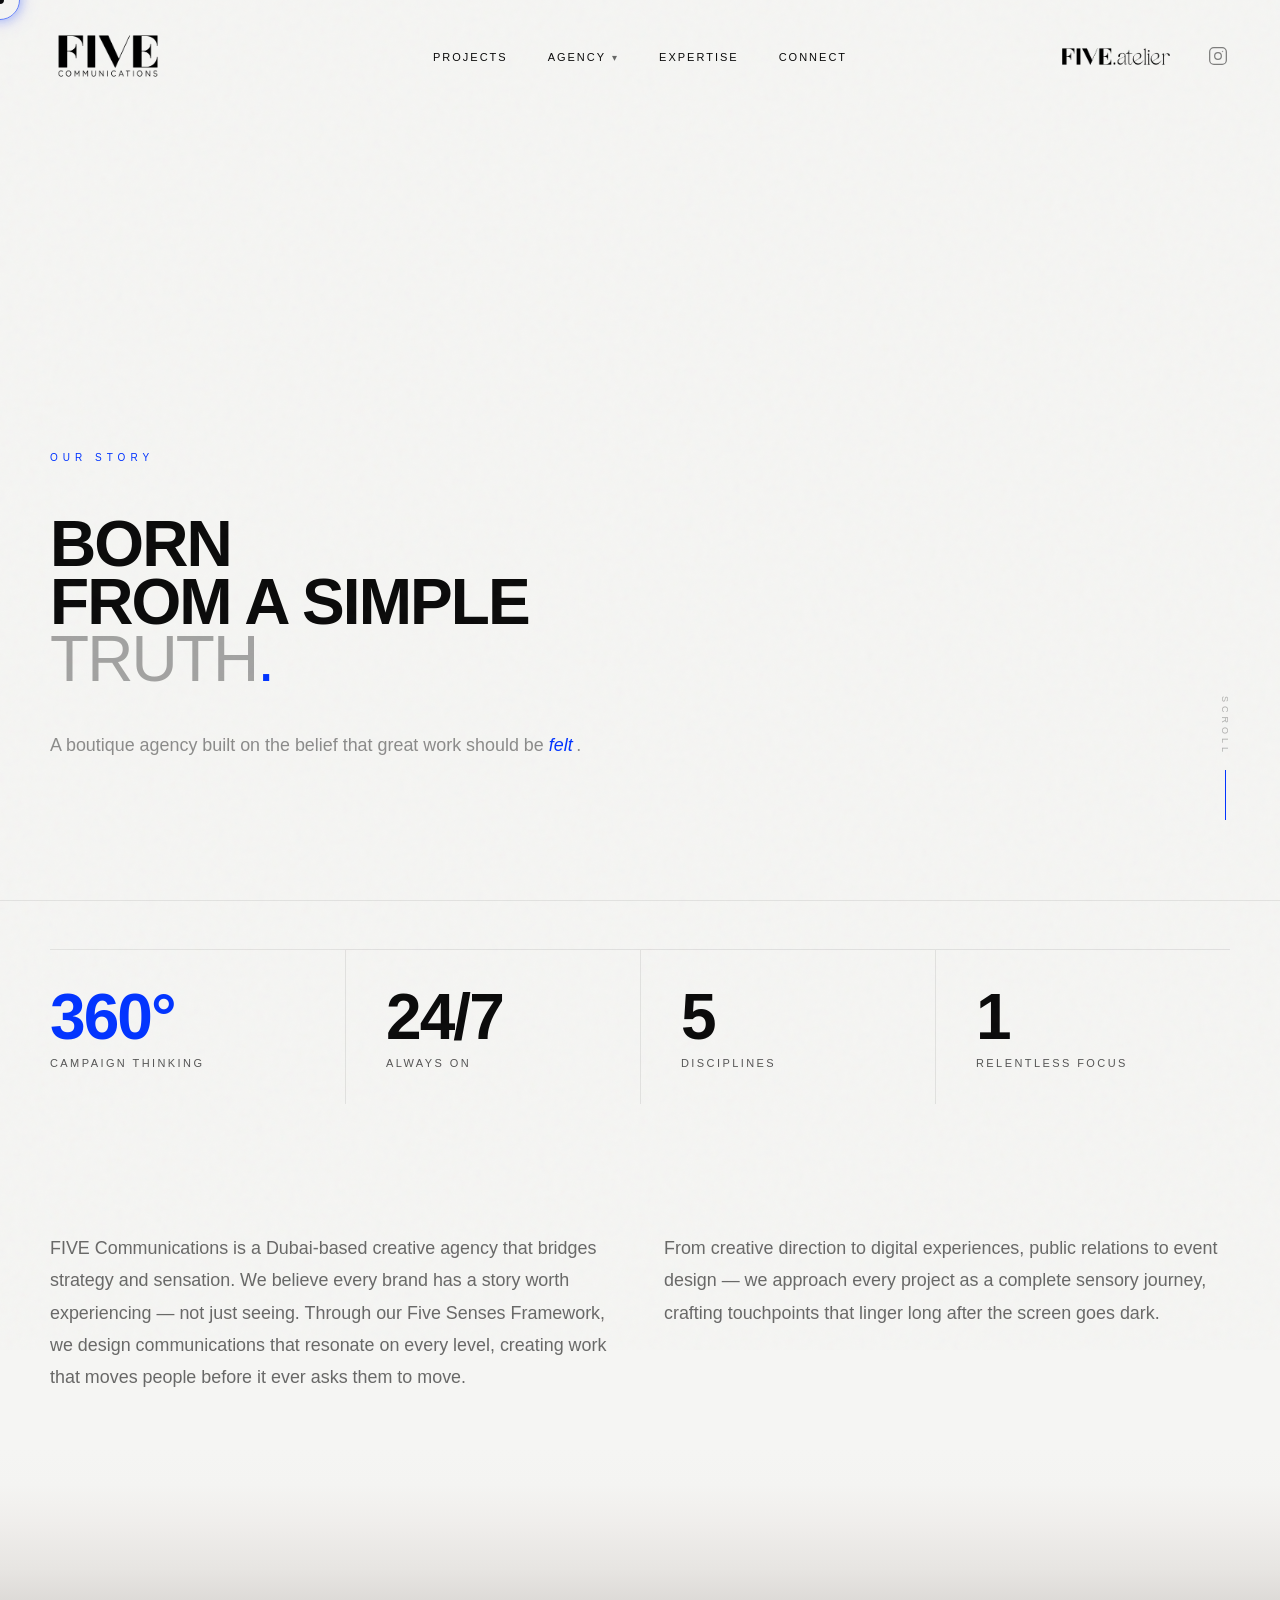
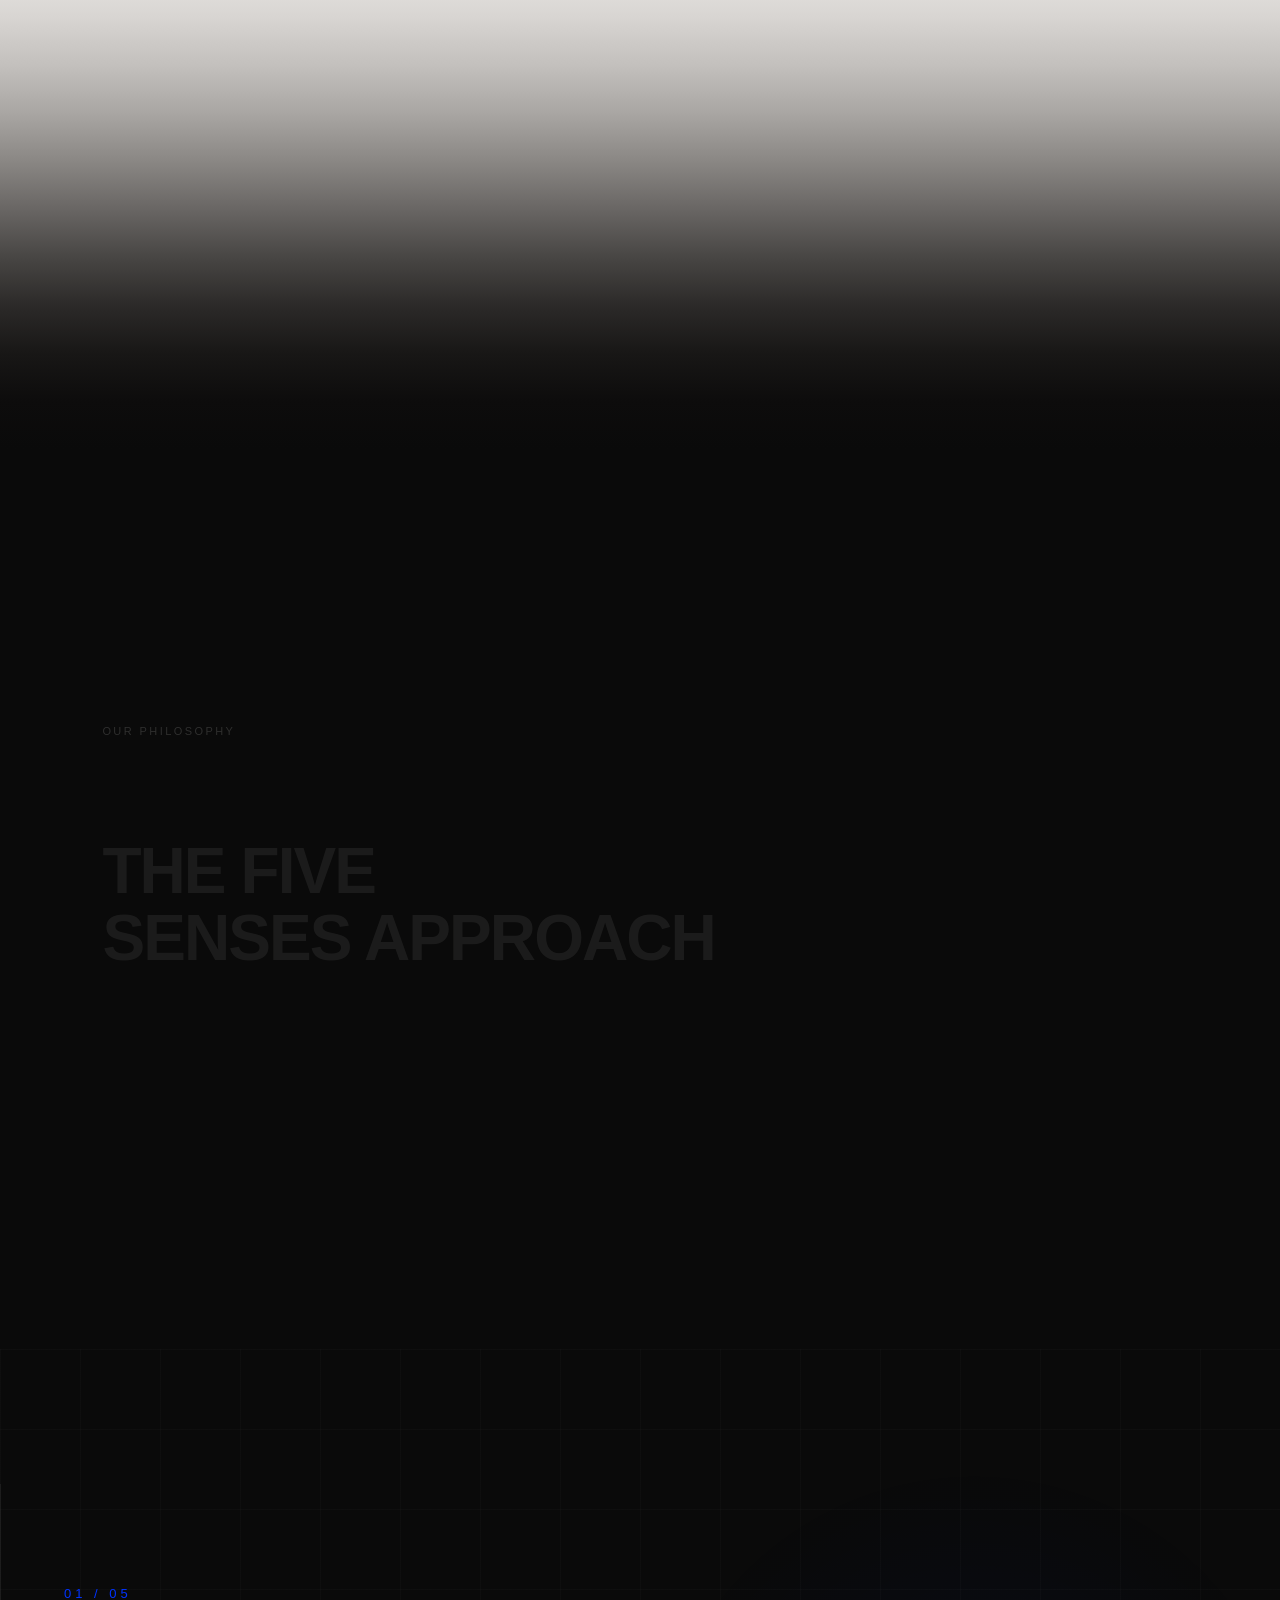
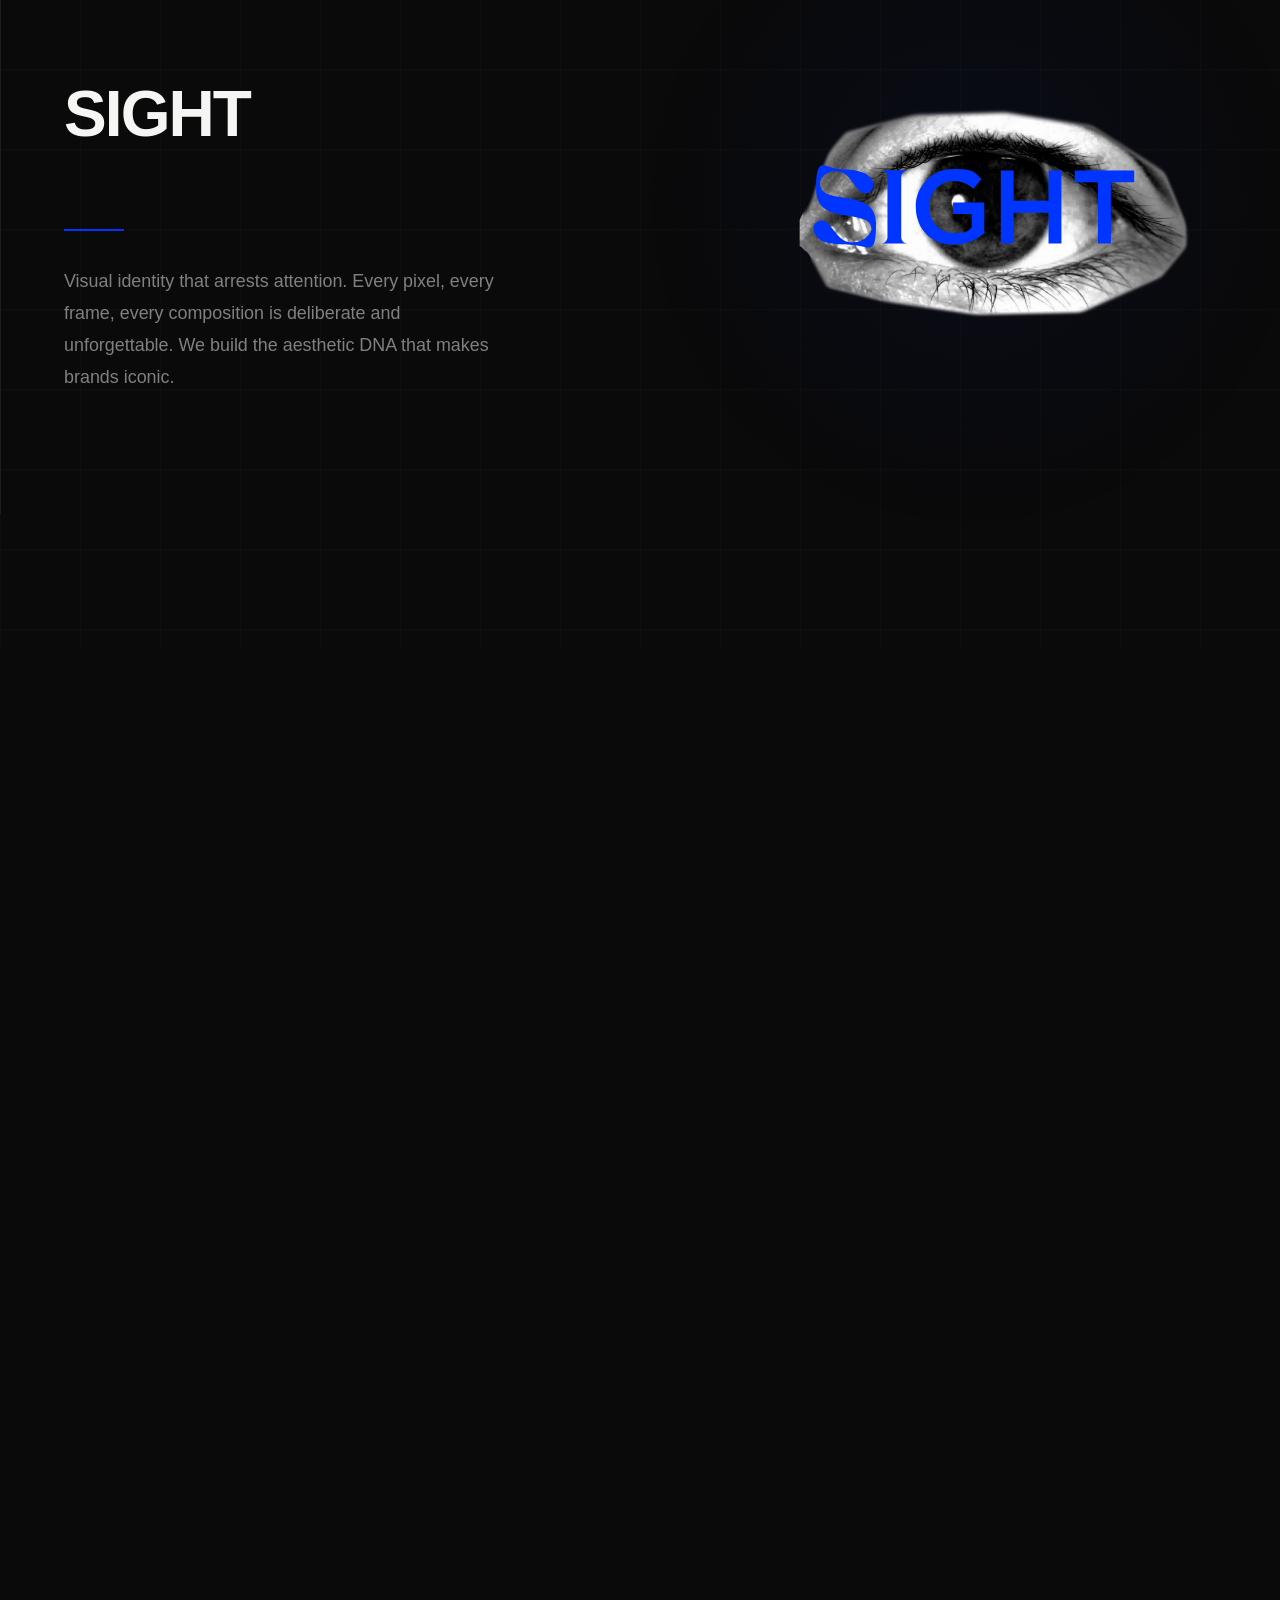
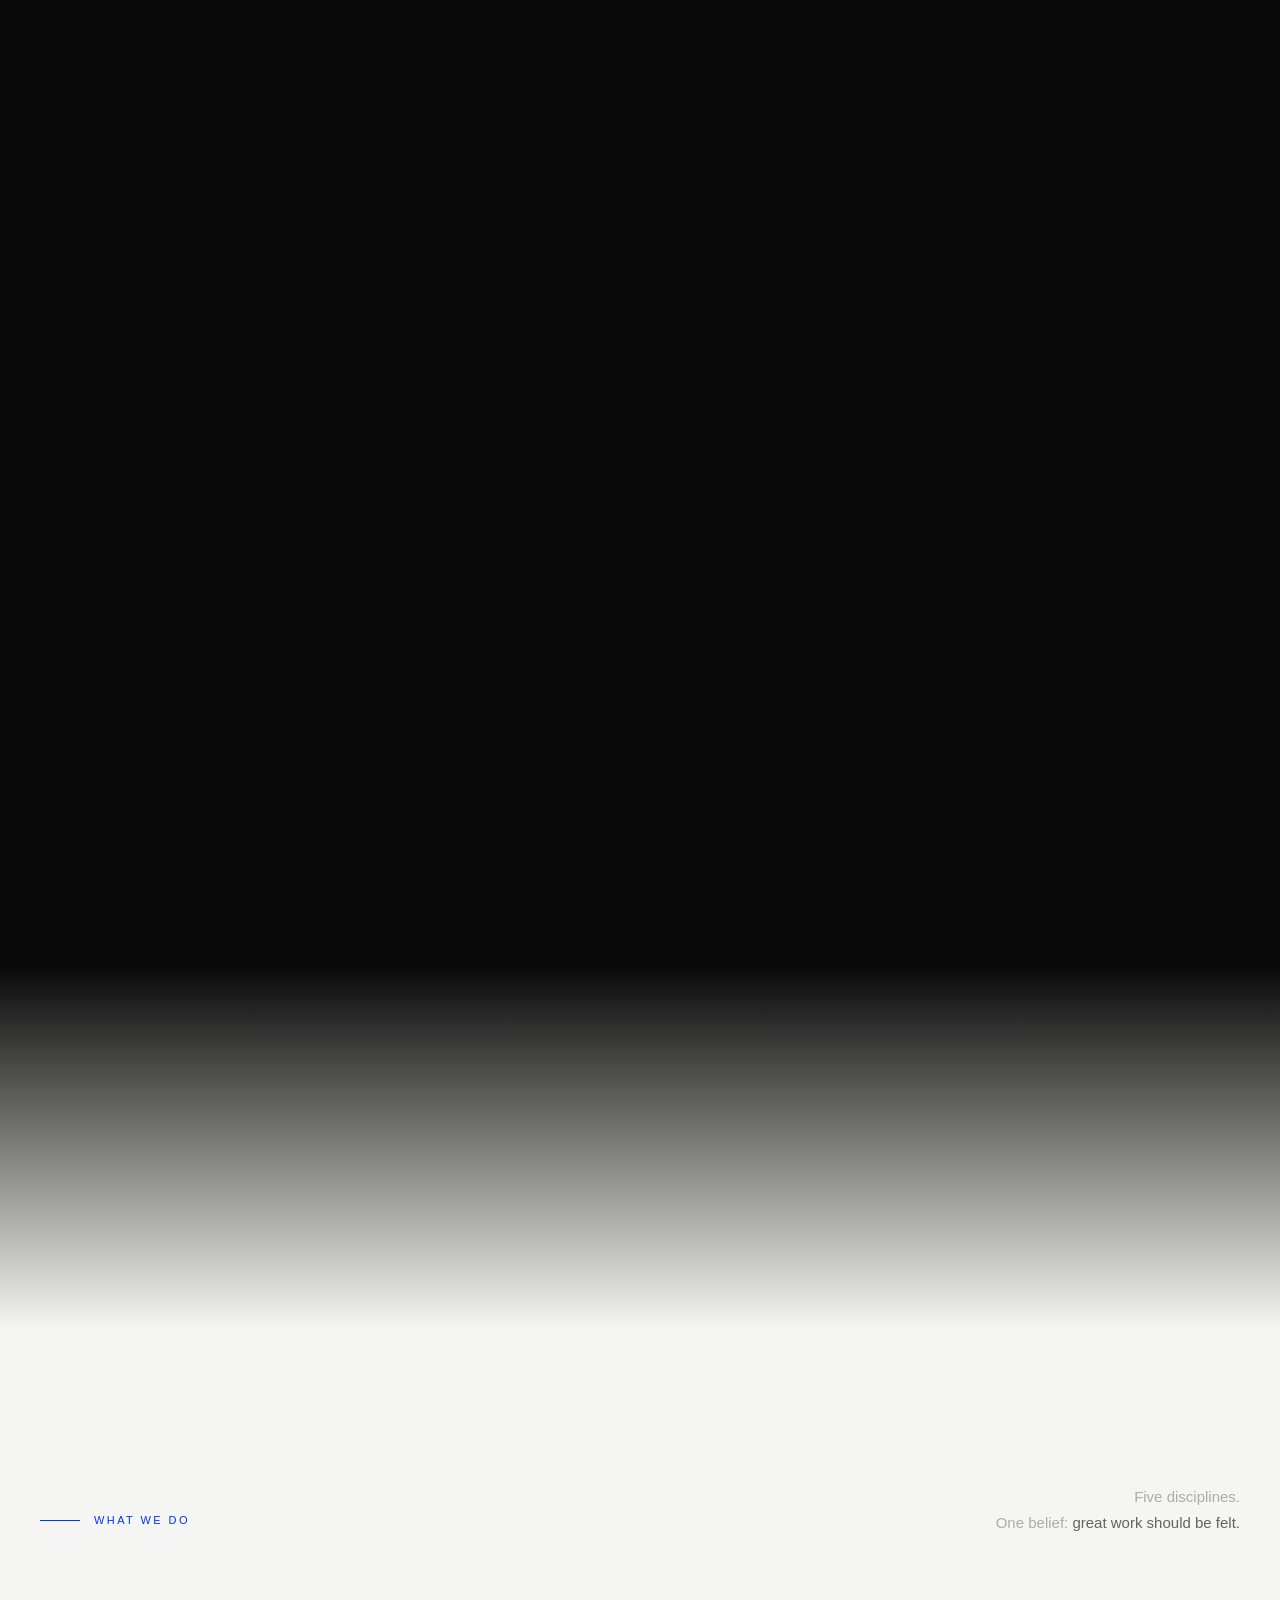
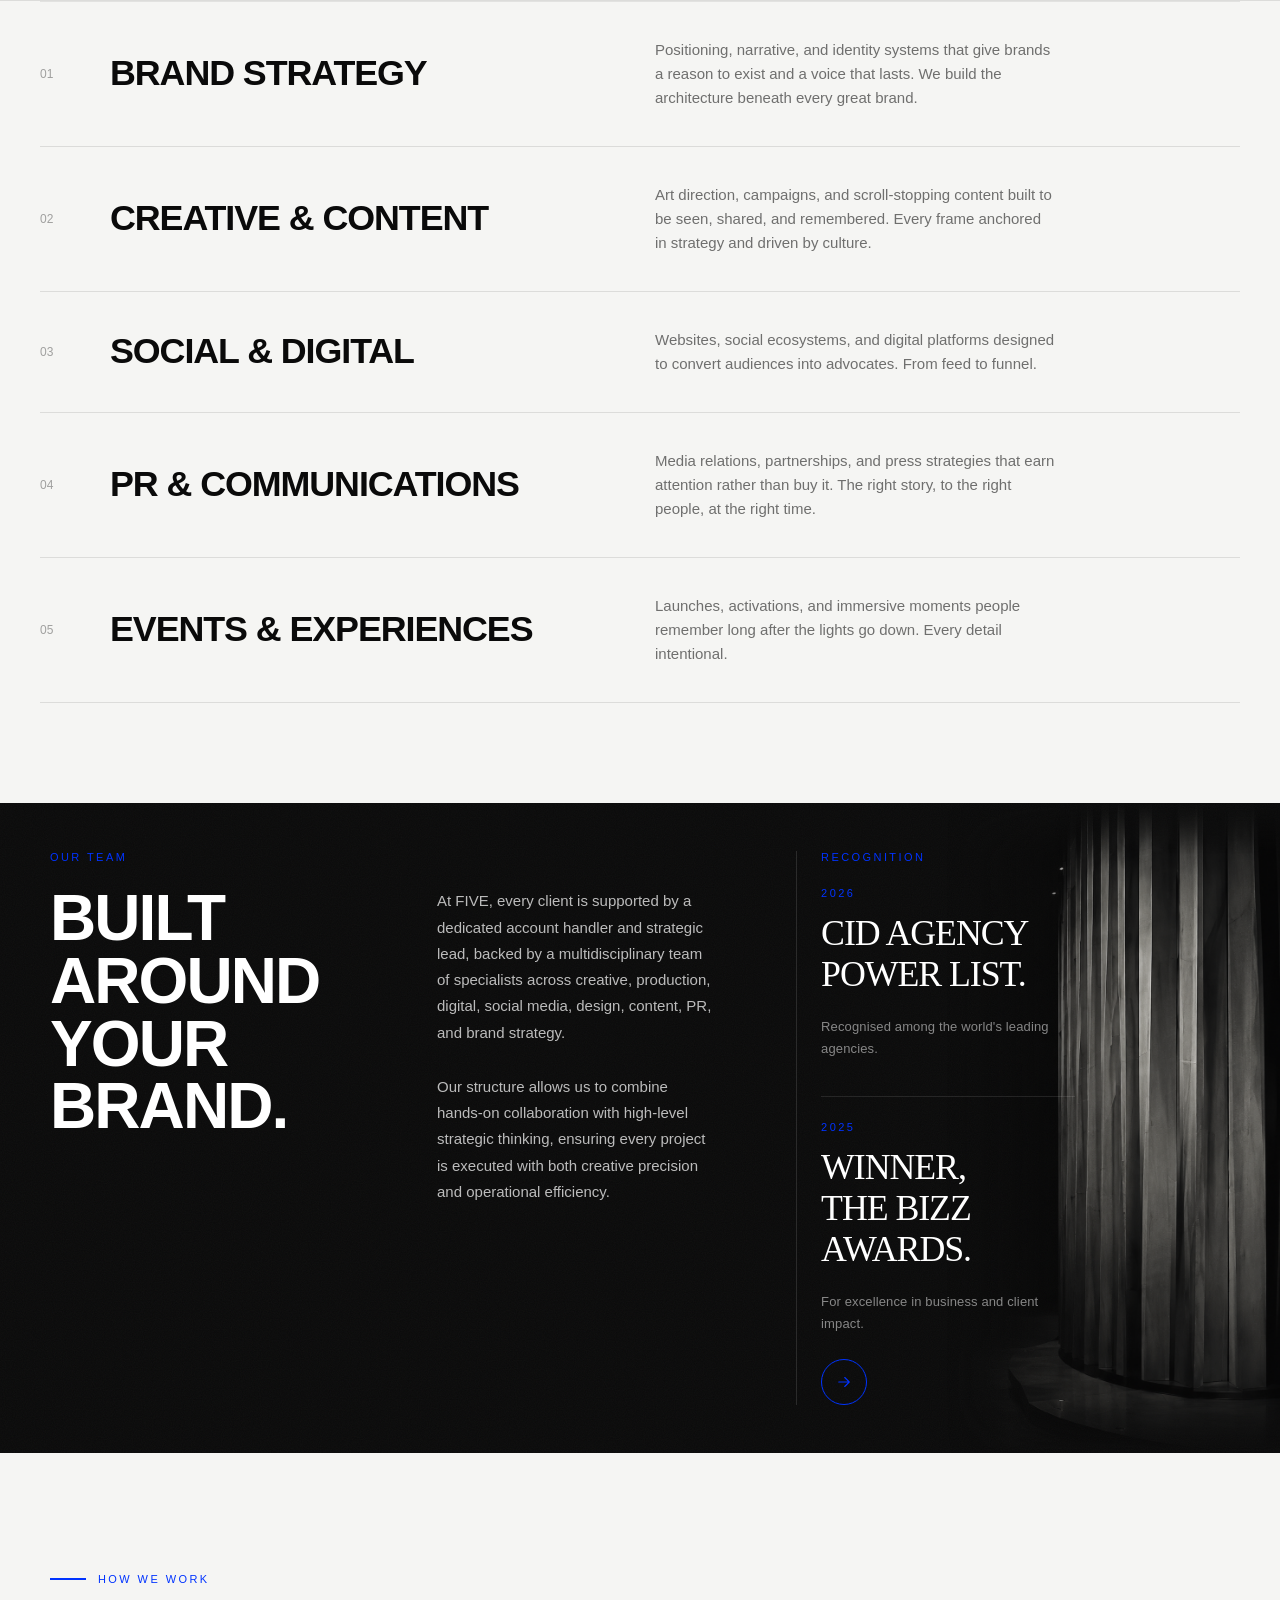
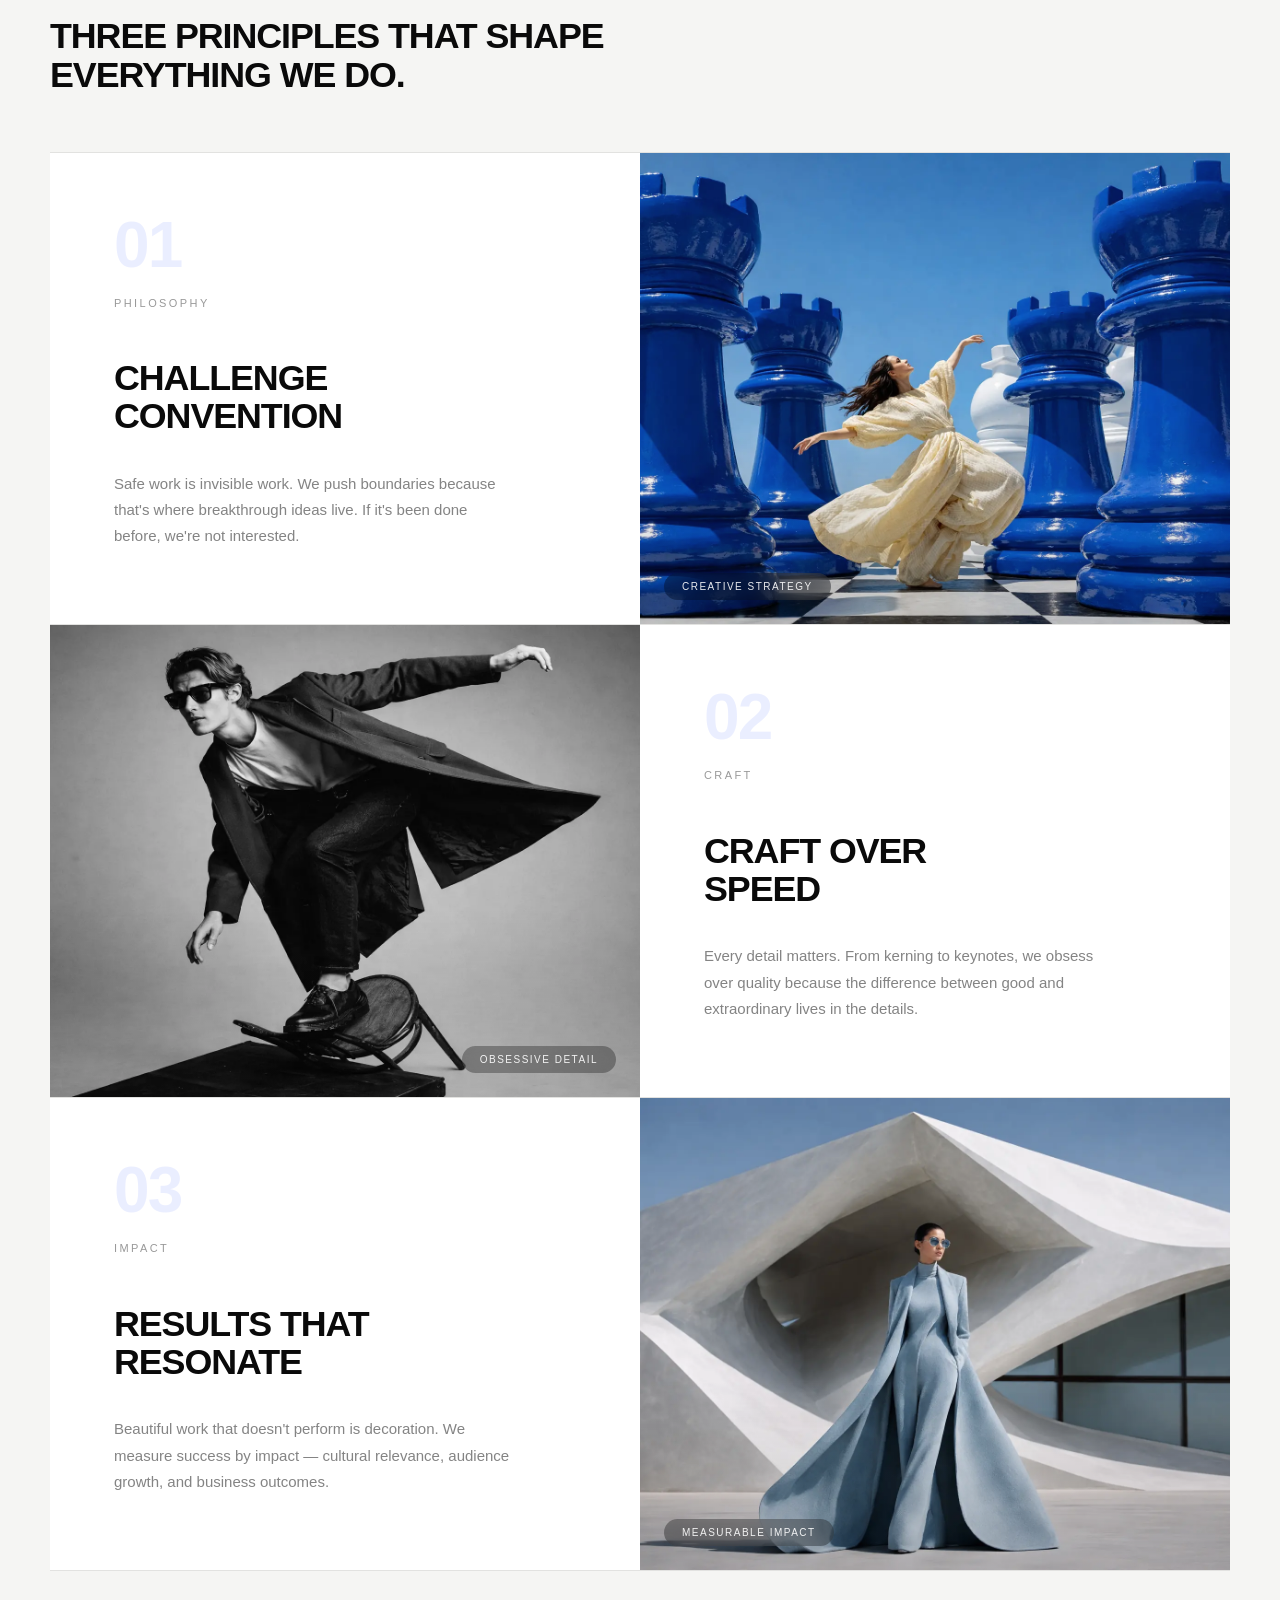
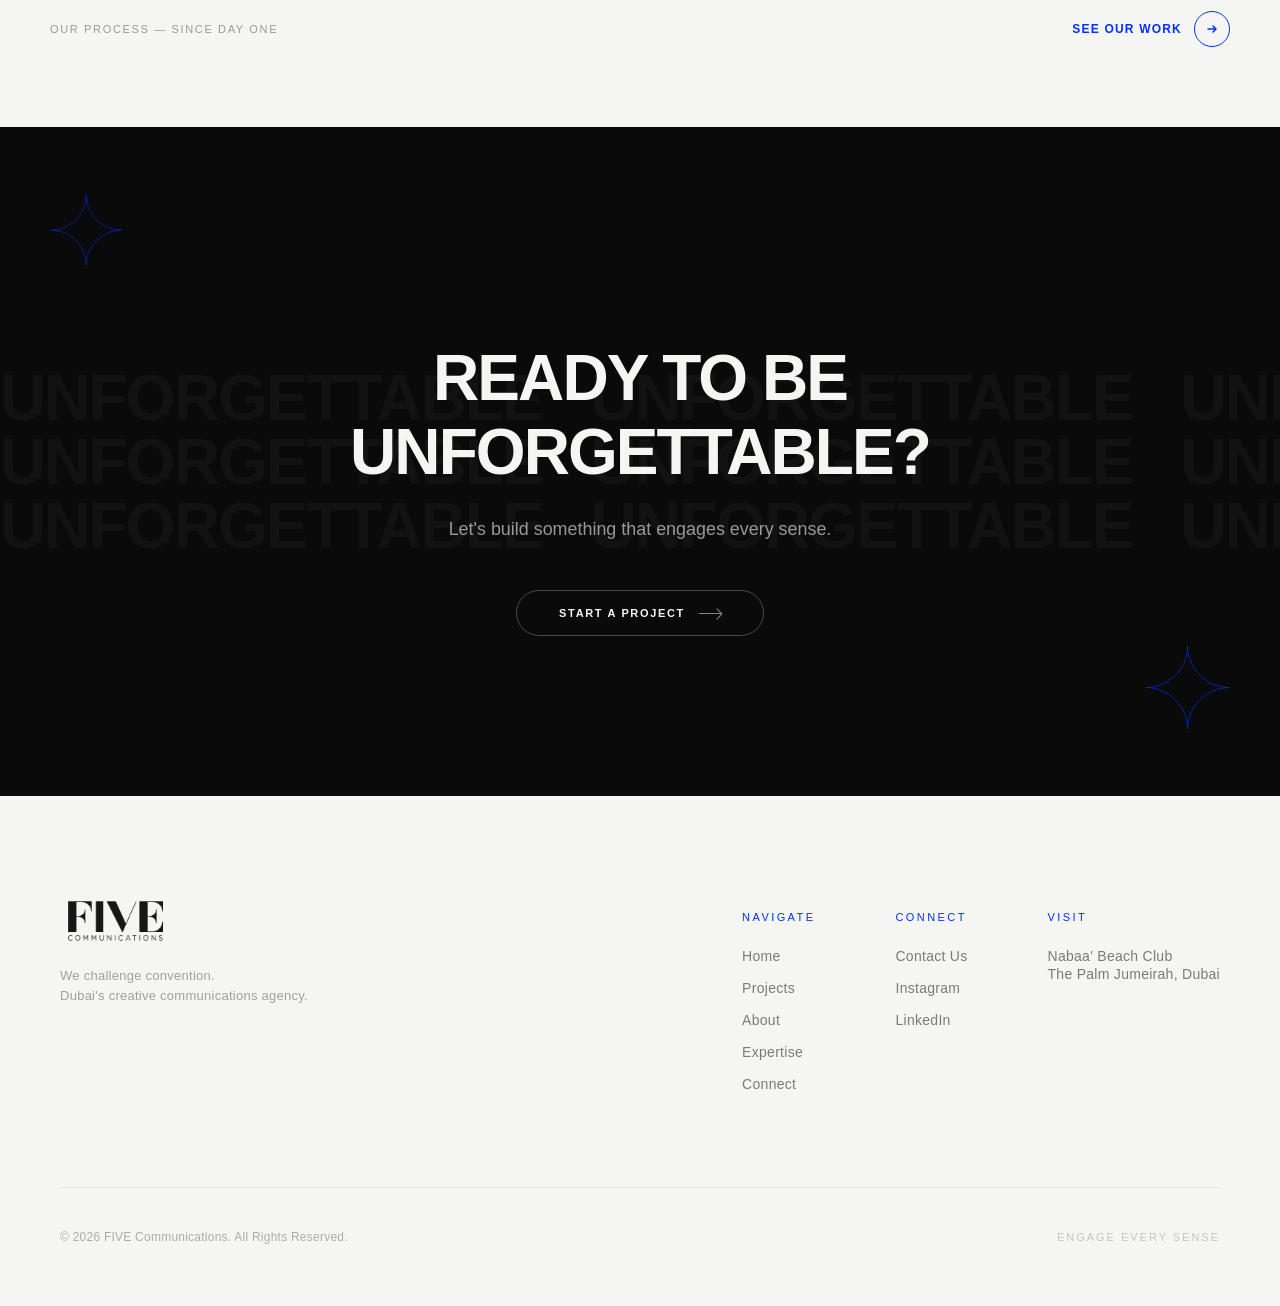
==== commit 540d91f6: "Remove CookieAdmin consent banner and plugin assets Portfolio-only static showcase needs no consent " ====
--- a/about/index.html
+++ b/about/index.html
@@ -66,12 +66,6 @@
 /*# sourceURL=global-styles-inline-css */
 </style>
 
-<link rel="stylesheet" id="cookieadmin-style-css" href="../wp-content/plugins/cookieadmin/assets/css/consent_ver%3D1.2.2.css" media="all">
-<script id="cookieadmin_js-js-extra">
-var cookieadmin_policy = {"cookieadmin_layout":"box","cookieadmin_modal":"center","cookieadmin_position":"bottom_left","cookieadmin_days":"365","cookieadmin_notice_title":"We respect your privacy","cookieadmin_notice":"Cookies help us improve your experience, deliver personalized content, and analyze traffic. You can choose which cookies to allow by clicking \u003Cb\u003ECustomize\u003C/b\u003E. Click \u003Cb\u003EAccept All\u003C/b\u003E to consent or \u003Cb\u003EReject All\u003C/b\u003E to decline non-essential cookies.","cookieadmin_preference_title":"Personalize Your Cookie Preferences","cookieadmin_preference":"We use cookies to ensure smooth navigation and enable essential site functions. You can view detailed information about each cookie category below. \u003Cbr /\u003ECookies marked as \u003Cb\u003ENecessary\u003C/b\u003E are stored in your browser because they are essential for basic site functionality. \u003Cb\u003EThese cookies do not require your consent under GDPR.\u003C/b\u003E \u003Cbr /\u003EWe also use third-party cookies to analyze site usage, remember your preferences, and deliver relevant content and ads. These will only be activated with your consent. You can choose to enable or disable these cookies, but please note that turning off some types may affect your browsing experience.","reConsent_title":"Modify Cookie Preferences","cookieadmin_notice_title_color":"#000000","cookieadmin_notice_color":"#000000","cookieadmin_consent_inside_bg_color":"#ffffff","cookieadmin_consent_inside_border_color":"#abb8c3","cookieadmin_preference_title_color":"#000000","cookieadmin_details_wrapper_color":"#000000","cookieadmin_cookie_modal_bg_color":"#ffffff","cookieadmin_cookie_modal_border_color":"#000000","cookieadmin_customize_btn":"Customize","cookieadmin_customize_btn_color":"#000000","cookieadmin_customize_btn_bg_color":"#ffffff","cookieadmin_reject_btn":"Reject All","cookieadmin_reject_btn_color":"#000000","cookieadmin_reject_btn_bg_color":"#ffffff","cookieadmin_accept_btn":"Accept All","cookieadmin_accept_btn_color":"#ffffff","cookieadmin_accept_btn_bg_color":"#1863dc","cookieadmin_save_btn":"Save Preferences","cookieadmin_save_btn_color":"#ffffff","cookieadmin_save_btn_bg_color":"#1863dc","cookieadmin_slider_off_bg_color":"#808080","cookieadmin_slider_on_bg_color":"#3582C4","cookieadmin_links_color":"#1863dc","ajax_url":"https://commfive.com/wp-admin/admin-ajax.php","nonce":"d5745ebc13","http_cookies":[],"home_url":"https://commfive.com","plugin_url":"https://commfive.com/wp-content/plugins/cookieadmin","is_pro":"0","ssl":"1","base_path":"/","lang":{"show_less":"Show less","duration":"Duration","session":"Session","days":"Days"},"categorized_cookies":[]};
-//# sourceURL=cookieadmin_js-js-extra
-</script>
-<script id="cookieadmin_js-js" src="../wp-content/plugins/cookieadmin/assets/js/consent_ver%3D1.2.2.js"></script>
 <script id="gsap-js" src="../cdnjs.cloudflare.com/ajax/libs/gsap/3.12.5/gsap.min_ver%3D3.12.5.js"></script>
 <script id="gsap-scrolltrigger-js" src="../cdnjs.cloudflare.com/ajax/libs/gsap/3.12.5/ScrollTrigger.min_ver%3D3.12.5.js"></script>
 <script id="gsap-splittext-js" src="../cdn.jsdelivr.net/npm/gsap%403.13.0/dist/SplitText.min_ver%3D3.13.0.js"></script>
@@ -1095,107 +1089,4 @@
 <script type="speculationrules">
 {"prefetch":[{"source":"document","where":{"and":[{"href_matches":"/*"},{"not":{"href_matches":["/wp-*.php","/wp-admin/*","/wp-content/uploads/*","/wp-content/*","/wp-content/plugins/*","/wp-content/themes/five/*","/*\\?(.+)"]}},{"not":{"selector_matches":"a[rel~=\"nofollow\"]"}},{"not":{"selector_matches":".no-prefetch, .no-prefetch a"}}]},"eagerness":"conservative"}]}
 </script>
-<div class="cookieadmin_law_container">
-				<div class="cookieadmin_consent_inside">
-					<p id="cookieadmin_notice_title"></p>
-					<div class="cookieadmin_notice_con">
-						<p id="cookieadmin_notice"></p>
-					</div>
-					<div class="cookieadmin_consent_btns">
-						<button type="button" class="cookieadmin_btn cookieadmin_customize_btn" id="cookieadmin_customize_button">Customize</button>
-						<button type="button" class="cookieadmin_btn cookieadmin_reject_btn" id="cookieadmin_reject_button">Reject All</button>
-						<button type="button" class="cookieadmin_btn cookieadmin_accept_btn" id="cookieadmin_accept_button">Accept All</button>
-					</div>
-					
-					<div class="cookieadmin-poweredby"><a href="https://cookieadmin.net/?utm_source=wpplugin&amp;utm_medium=footer" target="_blank"><span>Powered by</span> <svg xmlns="http://www.w3.org/2000/svg" viewBox="0 0 829 137" width="90" height="15"><defs><image width="512" height="512" id="img1" href="[data-uri]"></image><image width="84" height="82" id="img2" href="[data-uri]"></image></defs><style>.a{fill:#001d39}.b{fill:#985e23}</style><use href="#img1" transform="matrix(.269,0,0,.269,.483,.483)"></use><path class="a" d="m174.9 108.6q-10 0-18.2-4.7-8.1-4.8-12.9-13-4.7-8.3-4.7-18.3 0-10.2 4.6-18.4 4.6-8.2 12.6-12.8 8-4.7 18-4.7 5.4 0 10.6 1.3 5.2 1.3 8.9 3.7l-2.7 15.5q-7.2-2.7-13-2.7-8 0-12.3 4.7-4.3 4.6-4.3 13.3 0 8.5 4.5 13.3 4.6 4.7 12.7 4.7 3.1 0 5.8-0.6 2.7-0.6 6.6-2.2l2.8 15.8q-8.7 5.1-19 5.1zm52.4-0.8q-8.4 0-15-3.3-6.5-3.3-10.2-9.1-3.6-5.9-3.6-13.5 0-7.6 3.7-13.4 3.7-5.9 10.2-9.1 6.6-3.2 15-3.2 8.5 0 15 3.3 6.6 3.2 10.2 9 3.6 5.8 3.6 13.4 0 7.7-3.7 13.6-3.6 5.8-10.2 9.1-6.5 3.2-15 3.2zm0.2-15q4.1 0 6.7-3 2.7-3.1 2.7-7.9 0-4.8-2.7-7.8-2.6-3.1-6.7-3.1-4.1 0-6.8 3.1-2.6 3-2.6 7.8 0 4.8 2.6 7.9 2.7 3 6.8 3zm61.8 15q-8.4 0-15-3.3-6.5-3.3-10.2-9.1-3.6-5.9-3.6-13.5 0-7.6 3.7-13.4 3.7-5.9 10.2-9.1 6.6-3.2 15-3.2 8.5 0 15 3.3 6.6 3.2 10.2 9 3.6 5.8 3.6 13.4 0 7.7-3.7 13.6-3.6 5.8-10.2 9.1-6.5 3.2-15 3.2zm0.2-15q4.1 0 6.7-3 2.7-3.1 2.7-7.9 0-4.8-2.7-7.8-2.6-3.1-6.7-3.1-4.1 0-6.8 3.1-2.6 3-2.6 7.8 0 4.8 2.6 7.9 2.7 3 6.8 3zm85.8 15q-6.7 0-10.8-1.7-4-1.8-6.6-5.9-2.6-4.1-4.6-11.7l-5.9 4.7v13.8h-21.2l0.1-65.9 21.2-3.1-0.1 34.2 25.7-21 11.5 15.7-16.1 11.2q1.2 7.6 3.4 10.6 2.3 3 6.7 3 1.8 0 4.3-0.6l-2 16.4q-3 0.3-5.6 0.3zm32.3 0q-8.4 0-13.1-5.4-4.7-5.4-4.7-14.7v-30.8h21.2v29.9q0 2.3 1.2 3.6 1.3 1.2 3.3 1.2 2 0 4.1-1.2l1.1 13.9q-2.2 1.7-5.8 2.6-3.5 0.9-7.3 0.9zm-7.2-58.4q-4.7 0-8-2.9-3.2-3-3.2-7.3 0-4.3 3.4-7.2 3.4-2.9 7.8-2.9 4.6 0 7.9 3 3.4 3 3.4 7.1 0 4.4-3.4 7.3-3.4 2.9-7.9 2.9zm52.5 58.4q-8.3 0-14.8-3.3-6.4-3.4-10-9.2-3.6-5.9-3.6-13.3 0-7.6 3.7-13.5 3.7-5.9 10-9.1 6.3-3.2 14-3.2 7.4 0 12.6 3.3 5.3 3.2 7.9 8.8 2.6 5.5 2.6 12.4 0 1.8-0.2 2.6l-30 3.9q1.2 3.5 3.9 5.1 2.7 1.5 7.1 1.5 6.8 0 14.7-3.5l2.5 13.4q-9.3 4.1-20.4 4.1zm-8.6-29.8l15.5-3.4q-1.6-6.3-7.6-6.3-3.6 0-5.7 2.7-2.1 2.7-2.2 7z"></path><path class="b" d="m477.5 107l19-68.8h30.4l19.9 68.8h-23.5l-2.6-13.2h-17.8l-2.9 13.2zm27.5-25.5h13.3l-6.5-30.1zm68.9 26.3q-6.8 0-12.4-3.6-5.5-3.6-8.7-9.5-3.2-6-3.2-12.7 0-7.1 3.3-13 3.4-6 9-9.4 5.7-3.4 12.1-3.4 5.8 0 9.8 2.4 4.1 2.4 6.6 7.7v-25.2l21.1-3.1v69h-21.1v-9.3q-4.7 10.1-16.5 10.1zm6.6-15.8q4.2 0 7-3 2.9-3 2.9-7v-0.4q0-3.9-3-6.7-3-2.9-6.9-2.9-4.2 0-7.1 3-2.8 2.9-2.8 7 0 4.2 2.9 7.1 3 2.9 7 2.9zm41.5 15v-49.4h20.1v10.2q3.4-5.9 7.7-8.7 4.4-2.9 10.4-2.9 5.9 0 10.2 3 4.4 2.9 6.6 7.9 6.4-10.9 18.6-10.9 5.8 0 10.1 3.1 4.4 3.1 6.8 9 2.4 5.8 2.4 13.7v25h-21.1v-25q0-5.1-1.8-7.7-1.7-2.6-4.8-2.6-3.4 0-5.9 2.9-2.4 2.9-2.4 7v25.4h-20.9v-25q0-5.1-1.8-7.7-1.7-2.6-4.9-2.6-3.4 0-5.8 2.9-2.4 2.9-2.4 7v25.4zm119.6 0.8q-8.4 0-13.1-5.4-4.7-5.4-4.7-14.7v-30.8h21.2v29.9q0 2.3 1.2 3.6 1.3 1.2 3.3 1.2 2 0 4.1-1.2l1.1 13.9q-2.2 1.7-5.8 2.6-3.5 0.9-7.3 0.9zm-7.2-58.4q-4.7 0-8-2.9-3.2-3-3.2-7.3 0-4.3 3.4-7.2 3.4-2.9 7.8-2.9 4.6 0 7.9 3 3.4 3 3.4 7.1 0 4.4-3.4 7.3-3.4 2.9-7.9 2.9zm26.6 57.6v-49.4h20.1v10.2q5.8-11.6 18.4-11.6 9.6 0 15 6.9 5.5 6.8 5.5 18.9v25h-21v-27.1q0-4.3-1.9-6.6-1.8-2.3-5.1-2.3-2.4 0-4.7 1.6-2.3 1.5-3.8 4.4-1.4 2.9-1.4 6.6v23.4z"></path><use href="#img2" x="30" y="28"></use></svg></a></div>
-				</div>
-			</div><div class="cookieadmin_cookie_modal">
-				<div class="cookieadmin_mod_head">
-					<span class="cookieadmin_preference_title" id="cookieadmin_preference_title"></span>
-					<button type="button" class="cookieadmin_close_pref">✖</button>
-				</div>
-				<div class="cookieadmin_details_wrapper">
-					<div class="cookieadmin_preference_details" role="dialog" aria-label="Cookie Preferences">
-						<div id="cookieadmin_preference" class="cookieadmin_preference"></div>
-					</div>
-					<div id="cookieadmin_wrapper">
-						<div class="cookieadmin_types" role="region" aria-labelledby="cookieadmin-necessary-heading">
-							<div class="cookieadmin_header"> 
-								<span>
-									<span class="cookieadmin_show_pref_cookies" id="cookieadmin-necessary-container">►</span>
-									<label class="stitle" id="cookieadmin-necessary-heading" for="cookieadmin-necessary">Necessary Cookies</label> 
-								</span>
-								<label class="cookieadmin_remark cookieadmin_act">Always Active</label>								
-							</div>
-							<div class="cookieadmin_desc"> Necessary cookies enable essential site features like secure log-ins and consent preference adjustments. They do not store personal data. </div>
-							<div class="cookieadmin-modal-cookies-list cookieadmin-necessary"><span class="cookieadmin-nocookie-cat">None</span></div>
-						</div>
-						<div class="cookieadmin_types" role="region" aria-labelledby="cookieadmin-functional-heading">
-							<div class="cookieadmin_header">
-								<span>
-									<span class="cookieadmin_show_pref_cookies" id="cookieadmin-functional-container">►</span>
-									<label class="stitle" id="cookieadmin-functional-heading" for="cookieadmin-functional">Functional Cookies</label>
-									<label class="cookieadmin_remark">Remark</label>
-								</span>
-								<label class="cookieadmin_toggle" aria-labelledby="cookieadmin-functional-heading">
-									<input type="checkbox" id="cookieadmin-functional">
-									<span class="cookieadmin_slider"></span>
-								</label>
-							</div>
-							<div class="cookieadmin_desc"> Functional cookies support features like content sharing on social media, collecting feedback, and enabling third-party tools. </div>
-							<div class="cookieadmin-modal-cookies-list cookieadmin-functional"><span class="cookieadmin-nocookie-cat">None</span></div>
-						</div>
-						<div class="cookieadmin_types" role="region" aria-labelledby="cookieadmin-analytics-heading">
-							<div class="cookieadmin_header">
-								<span> 
-									<span class="cookieadmin_show_pref_cookies" id="cookieadmin-analytics-container">►</span>
-									<label class="stitle" id="cookieadmin-analytics-heading" for="cookieadmin-analytics">Analytical Cookies</label>
-									<label class="cookieadmin_remark">Remark</label>
-								</span>
-								<label class="cookieadmin_toggle" aria-labelledby="cookieadmin-analytics-heading">
-									<input type="checkbox" id="cookieadmin-analytics"> 
-									<span class="cookieadmin_slider"></span>
-								</label>
-							</div>
-							<div class="cookieadmin_desc"> Analytical cookies track visitor interactions, providing insights on metrics like visitor count, bounce rate, and traffic sources. </div>
-							<div class="cookieadmin-modal-cookies-list cookieadmin-analytics"><span class="cookieadmin-nocookie-cat">None</span></div>
-						</div>
-						<div class="cookieadmin_types" role="region" aria-labelledby="cookieadmin-marketing-heading">
-							<div class="cookieadmin_header">
-								<span>
-									<span class="cookieadmin_show_pref_cookies" id="cookieadmin-marketing-container">►</span>
-									<label class="stitle" id="cookieadmin-marketing-heading" for="cookieadmin-marketing">Advertisement Cookies</label>
-									<label class="cookieadmin_remark">Remark</label>
-								</span>
-								<label class="cookieadmin_toggle" aria-labelledby="cookieadmin-marketing-heading">
-									<input type="checkbox" id="cookieadmin-marketing">
-									<span class="cookieadmin_slider"></span>
-								</label>
-							</div>
-							<div class="cookieadmin_desc"> Advertisement cookies deliver personalized ads based on your previous visits and analyze the effectiveness of ad campaigns. </div>
-							<div class="cookieadmin-modal-cookies-list cookieadmin-marketing"><span class="cookieadmin-nocookie-cat">None</span></div>
-						</div>
-						<div class="cookieadmin_types" role="region" aria-labelledby="cookieadmin-unclassified-heading" hidden="">
-							<div class="cookieadmin_header">
-								<span>
-									<span class="cookieadmin_show_pref_cookies" id="un_c-container">►</span>
-									<label class="stitle" id="cookieadmin-unclassified-heading" for="cookieadmin-unclassified">Unclassified Cookies</label>
-									<label class="cookieadmin_remark">Remark</label>
-								</span>
-							</div>
-							<div class="cookieadmin_desc"> Unclassified cookies are cookies that we are in the process of classifying, together with the providers of individual cookies. </div>
-							<div class="cookieadmin-modal-cookies-list un_c"><span class="cookieadmin-nocookie-cat">None</span></div>
-						</div>
-					</div>
-				</div>
-				<div class="cookieadmin_modal_footer">
-					
-					<button type="button" class="cookieadmin_btn cookieadmin_reject_btn" id="cookieadmin_reject_modal_button">Reject All</button>
-					<button type="button" class="cookieadmin_btn cookieadmin_save_btn" id="cookieadmin_prf_modal_button">Save My Preferences</button>
-					<button type="button" id="cookieadmin_accept_modal_button" class="cookieadmin_btn cookieadmin_accept_btn">Accept All</button>
-					<div class="cookieadmin_modal_footer_links">
-					
-					<div class="cookieadmin-poweredby"><a href="https://cookieadmin.net/?utm_source=wpplugin&amp;utm_medium=footer" target="_blank"><span>Powered by</span> <svg xmlns="http://www.w3.org/2000/svg" viewBox="0 0 829 137" width="90" height="15"><defs><image width="512" height="512" id="img1" href="[data-uri]"></image><image width="84" height="82" id="img2" href="[data-uri]"></image></defs><style>.a{fill:#001d39}.b{fill:#985e23}</style><use href="#img1" transform="matrix(.269,0,0,.269,.483,.483)"></use><path class="a" d="m174.9 108.6q-10 0-18.2-4.7-8.1-4.8-12.9-13-4.7-8.3-4.7-18.3 0-10.2 4.6-18.4 4.6-8.2 12.6-12.8 8-4.7 18-4.7 5.4 0 10.6 1.3 5.2 1.3 8.9 3.7l-2.7 15.5q-7.2-2.7-13-2.7-8 0-12.3 4.7-4.3 4.6-4.3 13.3 0 8.5 4.5 13.3 4.6 4.7 12.7 4.7 3.1 0 5.8-0.6 2.7-0.6 6.6-2.2l2.8 15.8q-8.7 5.1-19 5.1zm52.4-0.8q-8.4 0-15-3.3-6.5-3.3-10.2-9.1-3.6-5.9-3.6-13.5 0-7.6 3.7-13.4 3.7-5.9 10.2-9.1 6.6-3.2 15-3.2 8.5 0 15 3.3 6.6 3.2 10.2 9 3.6 5.8 3.6 13.4 0 7.7-3.7 13.6-3.6 5.8-10.2 9.1-6.5 3.2-15 3.2zm0.2-15q4.1 0 6.7-3 2.7-3.1 2.7-7.9 0-4.8-2.7-7.8-2.6-3.1-6.7-3.1-4.1 0-6.8 3.1-2.6 3-2.6 7.8 0 4.8 2.6 7.9 2.7 3 6.8 3zm61.8 15q-8.4 0-15-3.3-6.5-3.3-10.2-9.1-3.6-5.9-3.6-13.5 0-7.6 3.7-13.4 3.7-5.9 10.2-9.1 6.6-3.2 15-3.2 8.5 0 15 3.3 6.6 3.2 10.2 9 3.6 5.8 3.6 13.4 0 7.7-3.7 13.6-3.6 5.8-10.2 9.1-6.5 3.2-15 3.2zm0.2-15q4.1 0 6.7-3 2.7-3.1 2.7-7.9 0-4.8-2.7-7.8-2.6-3.1-6.7-3.1-4.1 0-6.8 3.1-2.6 3-2.6 7.8 0 4.8 2.6 7.9 2.7 3 6.8 3zm85.8 15q-6.7 0-10.8-1.7-4-1.8-6.6-5.9-2.6-4.1-4.6-11.7l-5.9 4.7v13.8h-21.2l0.1-65.9 21.2-3.1-0.1 34.2 25.7-21 11.5 15.7-16.1 11.2q1.2 7.6 3.4 10.6 2.3 3 6.7 3 1.8 0 4.3-0.6l-2 16.4q-3 0.3-5.6 0.3zm32.3 0q-8.4 0-13.1-5.4-4.7-5.4-4.7-14.7v-30.8h21.2v29.9q0 2.3 1.2 3.6 1.3 1.2 3.3 1.2 2 0 4.1-1.2l1.1 13.9q-2.2 1.7-5.8 2.6-3.5 0.9-7.3 0.9zm-7.2-58.4q-4.7 0-8-2.9-3.2-3-3.2-7.3 0-4.3 3.4-7.2 3.4-2.9 7.8-2.9 4.6 0 7.9 3 3.4 3 3.4 7.1 0 4.4-3.4 7.3-3.4 2.9-7.9 2.9zm52.5 58.4q-8.3 0-14.8-3.3-6.4-3.4-10-9.2-3.6-5.9-3.6-13.3 0-7.6 3.7-13.5 3.7-5.9 10-9.1 6.3-3.2 14-3.2 7.4 0 12.6 3.3 5.3 3.2 7.9 8.8 2.6 5.5 2.6 12.4 0 1.8-0.2 2.6l-30 3.9q1.2 3.5 3.9 5.1 2.7 1.5 7.1 1.5 6.8 0 14.7-3.5l2.5 13.4q-9.3 4.1-20.4 4.1zm-8.6-29.8l15.5-3.4q-1.6-6.3-7.6-6.3-3.6 0-5.7 2.7-2.1 2.7-2.2 7z"></path><path class="b" d="m477.5 107l19-68.8h30.4l19.9 68.8h-23.5l-2.6-13.2h-17.8l-2.9 13.2zm27.5-25.5h13.3l-6.5-30.1zm68.9 26.3q-6.8 0-12.4-3.6-5.5-3.6-8.7-9.5-3.2-6-3.2-12.7 0-7.1 3.3-13 3.4-6 9-9.4 5.7-3.4 12.1-3.4 5.8 0 9.8 2.4 4.1 2.4 6.6 7.7v-25.2l21.1-3.1v69h-21.1v-9.3q-4.7 10.1-16.5 10.1zm6.6-15.8q4.2 0 7-3 2.9-3 2.9-7v-0.4q0-3.9-3-6.7-3-2.9-6.9-2.9-4.2 0-7.1 3-2.8 2.9-2.8 7 0 4.2 2.9 7.1 3 2.9 7 2.9zm41.5 15v-49.4h20.1v10.2q3.4-5.9 7.7-8.7 4.4-2.9 10.4-2.9 5.9 0 10.2 3 4.4 2.9 6.6 7.9 6.4-10.9 18.6-10.9 5.8 0 10.1 3.1 4.4 3.1 6.8 9 2.4 5.8 2.4 13.7v25h-21.1v-25q0-5.1-1.8-7.7-1.7-2.6-4.8-2.6-3.4 0-5.9 2.9-2.4 2.9-2.4 7v25.4h-20.9v-25q0-5.1-1.8-7.7-1.7-2.6-4.9-2.6-3.4 0-5.8 2.9-2.4 2.9-2.4 7v25.4zm119.6 0.8q-8.4 0-13.1-5.4-4.7-5.4-4.7-14.7v-30.8h21.2v29.9q0 2.3 1.2 3.6 1.3 1.2 3.3 1.2 2 0 4.1-1.2l1.1 13.9q-2.2 1.7-5.8 2.6-3.5 0.9-7.3 0.9zm-7.2-58.4q-4.7 0-8-2.9-3.2-3-3.2-7.3 0-4.3 3.4-7.2 3.4-2.9 7.8-2.9 4.6 0 7.9 3 3.4 3 3.4 7.1 0 4.4-3.4 7.3-3.4 2.9-7.9 2.9zm26.6 57.6v-49.4h20.1v10.2q5.8-11.6 18.4-11.6 9.6 0 15 6.9 5.5 6.8 5.5 18.9v25h-21v-27.1q0-4.3-1.9-6.6-1.8-2.3-5.1-2.3-2.4 0-4.7 1.6-2.3 1.5-3.8 4.4-1.4 2.9-1.4 6.6v23.4z"></path><use href="#img2" x="30" y="28"></use></svg></a></div>
-					</div>
-				</div>
-			</div></body></html><!-- Cache served by breeze CACHE (Desktop) - Last modified: Fri, 04 Sep 2026 19:27:34 GMT -->+</body></html><!-- Cache served by breeze CACHE (Desktop) - Last modified: Fri, 04 Sep 2026 19:27:34 GMT -->
